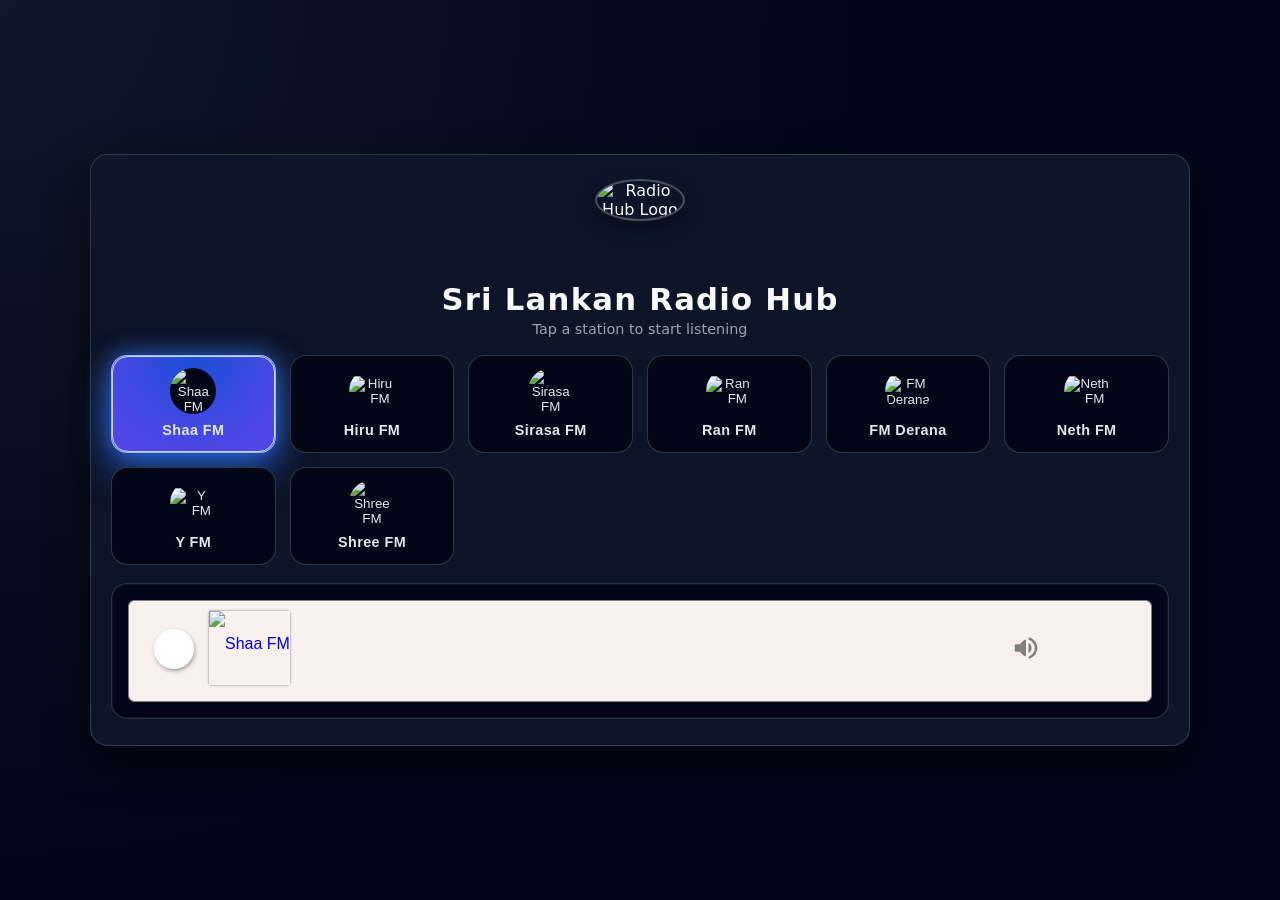
==== index.html @ 3a2f791f "first commit" ====
<!DOCTYPE html>
<html lang="en">
<head>
    <meta charset="UTF-8" />
    <title>Sri Lanka Radio Hub</title>
    <meta name="viewport" content="width=device-width, initial-scale=1" />
    <link rel="stylesheet" href="style.css" />
</head>
<body>

<div class="app-shell">
    

    <main class="app-main">
        <section class="radio-card">
              <div class="app-header">
    <div class="app-logo">
        <img src="https://yt3.googleusercontent.com/cjJXbrnDJ6z9qFdWfbJZmbSbnJ_snuzAlenhDRfCSQLKV-fOL_FR-P5cUdbhLby8XYv48Opabw=s160-c-k-c0x00ffffff-no-rj"
             alt="Radio Hub Logo">
    </div>

    <h1>Sri Lankan Radio Hub</h1>
    <p class="subtitle">Tap a station to start listening</p>
</div>


            <!-- ==== RADIO STATION TILES ==== -->
            <div class="station-grid">
                <button class="station-tile active" data-target="player-shaa">
                    <div class="station-logo">
                        <img src="https://static2.mytuner.mobi/media/tvos_radios/3wn9jyvhpgua.png" alt="Shaa FM">
                    </div>
                    <div class="station-name">Shaa FM</div>
                </button>

                <button class="station-tile" data-target="player-hiru">
                    <div class="station-logo">
                        <img src="https://static2.mytuner.mobi/media/tvos_radios/9rnk3m49cP.png" alt="Hiru FM">
                    </div>
                    <div class="station-name">Hiru FM</div>
                </button>

                <button class="station-tile" data-target="player-sirasa">
                    <div class="station-logo">
                        <img src="https://static2.mytuner.mobi/media/tvos_radios/uf6uwduxygbg.png" alt="Sirasa FM">
                    </div>
                    <div class="station-name">Sirasa FM</div>
                </button>

                <button class="station-tile" data-target="player-ran">
                    <div class="station-logo">
                        <img src="https://static2.mytuner.mobi/media/tvos_radios/6kygbcanmevr.png" alt="Ran FM">
                    </div>
                    <div class="station-name">Ran FM</div>
                </button>

                <button class="station-tile" data-target="player-fmderana">
                    <div class="station-logo">
                        <img src="https://static2.mytuner.mobi/media/tvos_radios/jtyz9u8efrur.jpg" alt="FM Derana">
                    </div>
                    <div class="station-name">FM Derana</div>
                </button>

                <button class="station-tile" data-target="player-neth">
                    <div class="station-logo">
                        <img src="https://static2.mytuner.mobi/media/tvos_radios/031/neth-fm.560b608f.jpg" alt="Neth FM">
                    </div>
                    <div class="station-name">Neth FM</div>
                </button>

                <button class="station-tile" data-target="player-yfm">
                    <div class="station-logo">
                        <img src="https://static2.mytuner.mobi/media/tvos_radios/777/y-fm.1e10d0d8.jpg" alt="Y FM">
                    </div>
                    <div class="station-name">Y FM</div>
                </button>

                <button class="station-tile" data-target="player-shree">
                    <div class="station-logo">
                        <img src="https://static2.mytuner.mobi/media/tvos_radios/p8bulmuanser.png" alt="Shree FM">
                    </div>
                    <div class="station-name">Shree FM</div>
                </button>
            </div>

            <!-- ==== PLAYER AREA ==== -->
            <div class="players-wrapper">

                <!-- ============== SHAA FM ============== -->
                <div id="player-shaa" class="station-player active">
                    <div id="bFbCssKnb8O5Rl7DtsOcwrFxfMODw6ozw7vDhGpkWA==" class="mytuner-widget" data-target="432480" data-requires_initialization="true" data-autoplay="false" data-hidehistory="false" style="width: 100%; max-width: 100%; overflow: hidden; max-height: 500px; border: 1px solid rgb(129, 127, 128); border-radius: 6px;"><style type="text/css"> .mytuner-widget { all: initial; display: block; color: #3D3D3D; } .mytuner-widget, .mytuner-widget * { box-sizing: border-box; font-family: sans-serif; } .main-play-button { padding: 5px; border-radius: 20px; width: 40px; height: 40px; float: left; margin-left: 10px; margin-right: 15px; margin-top: 12.5px; cursor: pointer; background-color: #FFF; box-shadow: 1px 2px 6px -3px black; display: inline-block; } .main-play-button:hover { background-color: #EEE; } .main-play-button.disabled { filter: grayscale(1); cursor: not-allowed; } .main-play-button div { background: url("https://mytuner-radio.com/static/icons/widgets/BT_Play/BT_Play@2x.png") no-repeat center; background-size: 16px; width: 28px; height: 28px; margin-left: 3px; } .main-play-button.loading div { background: url("https://static2.mytuner.mobi/static/images/sprite-loading.gif") no-repeat center; filter: grayscale(1); background-size: 28px; margin-left: 2px; } .main-play-button.playing div { background: url("https://mytuner-radio.com/static/icons/widgets/BT_Pause/BT_Pause@2x.png") no-repeat center; background-size: 16px; margin-left: 2px; } .main-play-button.error div { background: url("https://mytuner-radio.com/static/icons/widgets/BT_Error/erro@2x.png") no-repeat center; background-size: 16px; margin-left: 0; } .play-button { background: url("https://mytuner-radio.com/static/icons/widgets/BT_Play/BT_Play.png") no-repeat center; width: 40px; height: 40px; cursor: pointer; display: inline-flex; align-items: center; margin: auto 4px auto 19px; /* align with radio logo */ } .play-button.loading { background: url("https://static2.mytuner.mobi/static/images/sprite-loading.gif") no-repeat center; filter: grayscale(1); background-size: 28px; } .play-button.playing { background: url("https://mytuner-radio.com/static/icons/widgets/BT_Pause/BT_Pause.png") no-repeat center; } .play-button.error { background: url("https://mytuner-radio.com/static/icons/widgets/BT_Error/erro.png") no-repeat center; background-size: 15px; } .play-button.disabled { opacity: 0.3; } .play-button.disabled:hover { cursor: not-allowed; } input[type=range][orient=vertical] { writing-mode: bt-lr; /* IE */ -webkit-appearance: slider-vertical; /* WebKit */ width: 8px; padding: 0 5px; } .volume-controls { width: 35px; height: 35px; display: inline-block; position: absolute; margin-left: 5px; margin-top: 14px; padding-top: 0; border-radius: 20px; box-sizing: content-box !important; z-index: 10; /* animation */ border: 1px solid transparent; transition: background 0.5s, padding 0.5s, margin 0.5s, border 0.5s; overflow: hidden; } .volume-controls:hover { padding-top: 140px; /* add original margin */ margin-top: -126px; background-color: #F2F2F2; border: 1px solid grey; transition: background 0.5s, padding 0.5s, margin 0.5s; } .volume-controls:hover > .volume-control { display: block; } .volume-controls .volume-control { opacity: 0; margin-top: -126px; margin-left: 13px; position: absolute; transition: 0.5s all; } .volume-controls:hover .volume-control { opacity: 1; } .volume-controls .volume-indicator { cursor: pointer; display: block; } .player-radio-link { width: calc(100% - 65px - 84px - 37px - 12px); } .player-radio-name { width: calc(100% - 74px - 10px); } .player-mytuner-logo { margin-left: 47px; } @media (max-width: 480px) { .player-radio-link { width: calc(100% - 65px - 84px - 12px); } .player-mytuner-logo { margin-left: 10px; } .volume-controls { display: none; } } </style><div id="bFbCssKnb8O5Rl7DtsOcwrFxfMODw6ozw7vDhGpkWA==top-bar" style="background: rgb(249, 240, 240); height: 100px; width: 100%; display: block; padding: 15px; line-height: 65px;"><div id="bFbCssKnb8O5Rl7DtsOcwrFxfMODw6ozw7vDhGpkWA==play-button" class="main-play-button disabled" data-id="bFbCssKnb8O5Rl7DtsOcwrFxfMODw6ozw7vDhGpkWA=="><div class="play-image"></div></div><a class="player-radio-link" href="http://mytuner-radio.com/radio/shaa-fm-432480/?utm_source=widget&amp;utm_medium=player" rel="noopener" target="_blank" style="height: 100%; display: inline-block; line-height: 65px; cursor: pointer;"><img src="https://static2.mytuner.mobi/media/tvos_radios/3wn9jyvhpgua.png" alt="Shaa FM" style="float: left; height: 74px; margin-top: -5px; box-shadow: black 0px 0px 3px -1px;"><span class="player-radio-name" style="margin-left: 10px; color: rgb(61, 61, 61); font-weight: bold; font-size: 20px; float: left; overflow: hidden; text-overflow: ellipsis; white-space: nowrap;">Shaa FM</span></a><div class="volume-controls"><input id="bFbCssKnb8O5Rl7DtsOcwrFxfMODw6ozw7vDhGpkWA==volume-control" class="volume-control slider" max="100" min="1" orient="vertical" type="range" value="100"><svg id="bFbCssKnb8O5Rl7DtsOcwrFxfMODw6ozw7vDhGpkWA==volume-indicator" class="volume-indicator" height="30" width="30" viewBox="0 0 24 24" xmlns="http://www.w3.org/2000/svg" style="fill: grey; margin: 2px;"><path d="M3 10v4c0 .55.45 1 1 1h3l3.29 3.29c.63.63 1.71.18 1.71-.71V6.41c0-.89-1.08-1.34-1.71-.71L7 9H4c-.55 0-1 .45-1 1zm13.5 2c0-1.77-1.02-3.29-2.5-4.03v8.05c1.48-.73 2.5-2.25 2.5-4.02zM14 4.45v.2c0 .38.25.71.6.85C17.18 6.53 19 9.06 19 12s-1.82 5.47-4.4 6.5c-.36.14-.6.47-.6.85v.2c0 .63.63 1.07 1.21.85C18.6 19.11 21 15.84 21 12s-2.4-7.11-5.79-8.4c-.58-.23-1.21.22-1.21.85z"></path></svg></div><a class="player-mytuner-logo" href="https://mytuner-radio.com?utm_source=widget&amp;utm_medium=player" rel="noopener" target="_blank" style="display: inline-block; vertical-align: top;"><img src="https://yt3.googleusercontent.com/cjJXbrnDJ6z9qFdWfbJZmbSbnJ_snuzAlenhDRfCSQLKV-fOL_FR-P5cUdbhLby8XYv48Opabw=s160-c-k-c0x00ffffff-no-rj" alt="Listen on myTuner radio!" style="height: 70px; vertical-align: middle;"></a></div><ul id="bFbCssKnb8O5Rl7DtsOcwrFxfMODw6ozw7vDhGpkWA==song-history" data-border="1" data-bordercolor="#817f80" style="width: 100%; background-color: rgb(238, 238, 238); max-height: calc(415px); padding: 0px; margin: 0px; overflow-y: scroll;"></ul><script>
    // var widget_id = widget_id || "bFbCssKnb8O5Rl7DtsOcwrFxfMODw6ozw7vDhGpkWA==";
    var mytuner_scripts = mytuner_scripts || {};
    mytuner_scripts["player-v1.js_queue"] = mytuner_scripts["player-v1.js_queue"] || [];
    if (mytuner_scripts["player-v1.js-imported"] == undefined) {
        mytuner_scripts["player-v1.js-imported"] = false;
        mytuner_scripts["player-v1.js"] = function(){};
        var s = document.createElement("script");
        s.type = "text/javascript";
        s.src = "https://mytuner-radio.com/static/js/widgets/player-v1.js";
        s.defer = true;
        if (s.readyState){  //IE
            s.onreadystatechange = function(){
                if (s.readyState == "loaded" || s.readyState == "complete"){
                    s.onreadystatechange = null;
                    runQueue();
                }
            };
        } else {  //Others
            s.onload = function(){ runQueue(); };
        }
        document.getElementsByTagName('head')[0].appendChild(s);

        function runQueue() {
            mytuner_scripts["player-v1.js_queue"].forEach(function(func) {
                func();
            });
        }
        mytuner_scripts["player-v1.js_queue"].push(function(){mytuner_scripts["player-v1.js"]("bFbCssKnb8O5Rl7DtsOcwrFxfMODw6ozw7vDhGpkWA==")});
    } else {
        let widget = document.getElementById("bFbCssKnb8O5Rl7DtsOcwrFxfMODw6ozw7vDhGpkWA==");
        if (widget && widget.dataset.requires_initialization === "true") {
            if (mytuner_scripts["player-v1.js-imported"]) {
                mytuner_scripts["player-v1.js"]("bFbCssKnb8O5Rl7DtsOcwrFxfMODw6ozw7vDhGpkWA==");
                widget.dataset.requires_initialization = "false";
            } else {
                mytuner_scripts["player-v1.js_queue"].push(function(){
                    mytuner_scripts["player-v1.js"]("bFbCssKnb8O5Rl7DtsOcwrFxfMODw6ozw7vDhGpkWA==");
                    widget.dataset.requires_initialization = "false";
                });
            }
        }
    }</script><script>
    var mytuner_scripts = mytuner_scripts || {};
    if (mytuner_scripts["widget-player-v1.js-imported"] == undefined) {
        mytuner_scripts["widget-player-v1.js-imported"] = false;
        var s = document.createElement("script");
        s.type = "text/javascript";
        s.src = "https://mytuner-radio.com/static/js/widgets/widget-player-v1.js";
        s.defer = true;
        document.getElementsByTagName('head')[0].appendChild(s);
    }</script></div>
                </div>

                <!-- ============== HIRU FM ============== -->
                <div id="player-hiru" class="station-player">
                    <div id="OMOxb8O3dcK8w4rDlkbDjCk1w5HDvi3DryLDjnpwKw==" class="mytuner-widget" data-target="397058" data-requires_initialization="true" data-autoplay="false" data-hidehistory="false" style="width: 100%; max-width: 100%; overflow: hidden; max-height: 500px; border: 1px solid rgb(129, 127, 128); border-radius: 6px;"><style type="text/css"> .mytuner-widget { all: initial; display: block; color: #3D3D3D; } .mytuner-widget, .mytuner-widget * { box-sizing: border-box; font-family: sans-serif; } .main-play-button { padding: 5px; border-radius: 20px; width: 40px; height: 40px; float: left; margin-left: 10px; margin-right: 15px; margin-top: 12.5px; cursor: pointer; background-color: #FFF; box-shadow: 1px 2px 6px -3px black; display: inline-block; } .main-play-button:hover { background-color: #EEE; } .main-play-button.disabled { filter: grayscale(1); cursor: not-allowed; } .main-play-button div { background: url("https://mytuner-radio.com/static/icons/widgets/BT_Play/BT_Play@2x.png") no-repeat center; background-size: 16px; width: 28px; height: 28px; margin-left: 3px; } .main-play-button.loading div { background: url("https://static2.mytuner.mobi/static/images/sprite-loading.gif") no-repeat center; filter: grayscale(1); background-size: 28px; margin-left: 2px; } .main-play-button.playing div { background: url("https://mytuner-radio.com/static/icons/widgets/BT_Pause/BT_Pause@2x.png") no-repeat center; background-size: 16px; margin-left: 2px; } .main-play-button.error div { background: url("https://mytuner-radio.com/static/icons/widgets/BT_Error/erro@2x.png") no-repeat center; background-size: 16px; margin-left: 0; } .play-button { background: url("https://mytuner-radio.com/static/icons/widgets/BT_Play/BT_Play.png") no-repeat center; width: 40px; height: 40px; cursor: pointer; display: inline-flex; align-items: center; margin: auto 4px auto 19px; /* align with radio logo */ } .play-button.loading { background: url("https://static2.mytuner.mobi/static/images/sprite-loading.gif") no-repeat center; filter: grayscale(1); background-size: 28px; } .play-button.playing { background: url("https://mytuner-radio.com/static/icons/widgets/BT_Pause/BT_Pause.png") no-repeat center; } .play-button.error { background: url("https://mytuner-radio.com/static/icons/widgets/BT_Error/erro.png") no-repeat center; background-size: 15px; } .play-button.disabled { opacity: 0.3; } .play-button.disabled:hover { cursor: not-allowed; } input[type=range][orient=vertical] { writing-mode: bt-lr; /* IE */ -webkit-appearance: slider-vertical; /* WebKit */ width: 8px; padding: 0 5px; } .volume-controls { width: 35px; height: 35px; display: inline-block; position: absolute; margin-left: 5px; margin-top: 14px; padding-top: 0; border-radius: 20px; box-sizing: content-box !important; z-index: 10; /* animation */ border: 1px solid transparent; transition: background 0.5s, padding 0.5s, margin 0.5s, border 0.5s; overflow: hidden; } .volume-controls:hover { padding-top: 140px; /* add original margin */ margin-top: -126px; background-color: #F2F2F2; border: 1px solid grey; transition: background 0.5s, padding 0.5s, margin 0.5s; } .volume-controls:hover > .volume-control { display: block; } .volume-controls .volume-control { opacity: 0; margin-top: -126px; margin-left: 13px; position: absolute; transition: 0.5s all; } .volume-controls:hover .volume-control { opacity: 1; } .volume-controls .volume-indicator { cursor: pointer; display: block; } .player-radio-link { width: calc(100% - 65px - 84px - 37px - 12px); } .player-radio-name { width: calc(100% - 74px - 10px); } .player-mytuner-logo { margin-left: 47px; } @media (max-width: 480px) { .player-radio-link { width: calc(100% - 65px - 84px - 12px); } .player-mytuner-logo { margin-left: 10px; } .volume-controls { display: none; } } </style><div id="OMOxb8O3dcK8w4rDlkbDjCk1w5HDvi3DryLDjnpwKw==top-bar" style="background: rgb(249, 240, 240); height: 100px; width: 100%; display: block; padding: 15px; line-height: 65px;"><div id="OMOxb8O3dcK8w4rDlkbDjCk1w5HDvi3DryLDjnpwKw==play-button" class="main-play-button disabled" data-id="OMOxb8O3dcK8w4rDlkbDjCk1w5HDvi3DryLDjnpwKw=="><div class="play-image"></div></div><a class="player-radio-link" href="http://mytuner-radio.com/radio/hiru-fm-397058/?utm_source=widget&amp;utm_medium=player" rel="noopener" target="_blank" style="height: 100%; display: inline-block; line-height: 65px; cursor: pointer;"><img src="https://static2.mytuner.mobi/media/tvos_radios/9rnk3m49cP.png" alt="Hiru FM" style="float: left; height: 74px; margin-top: -5px; box-shadow: black 0px 0px 3px -1px;"><span class="player-radio-name" style="margin-left: 10px; color: rgb(61, 61, 61); font-weight: bold; font-size: 20px; float: left; overflow: hidden; text-overflow: ellipsis; white-space: nowrap;">Hiru FM</span></a><div class="volume-controls"><input id="OMOxb8O3dcK8w4rDlkbDjCk1w5HDvi3DryLDjnpwKw==volume-control" class="volume-control slider" max="100" min="1" orient="vertical" type="range" value="100"><svg id="OMOxb8O3dcK8w4rDlkbDjCk1w5HDvi3DryLDjnpwKw==volume-indicator" class="volume-indicator" height="30" width="30" viewBox="0 0 24 24" xmlns="http://www.w3.org/2000/svg" style="fill: grey; margin: 2px;"><path d="M3 10v4c0 .55.45 1 1 1h3l3.29 3.29c.63.63 1.71.18 1.71-.71V6.41c0-.89-1.08-1.34-1.71-.71L7 9H4c-.55 0-1 .45-1 1zm13.5 2c0-1.77-1.02-3.29-2.5-4.03v8.05c1.48-.73 2.5-2.25 2.5-4.02zM14 4.45v.2c0 .38.25.71.6.85C17.18 6.53 19 9.06 19 12s-1.82 5.47-4.4 6.5c-.36.14-.6.47-.6.85v.2c0 .63.63 1.07 1.21.85C18.6 19.11 21 15.84 21 12s-2.4-7.11-5.79-8.4c-.58-.23-1.21.22-1.21.85z"></path></svg></div><a class="player-mytuner-logo" href="https://mytuner-radio.com?utm_source=widget&amp;utm_medium=player" rel="noopener" target="_blank" style="display: inline-block; vertical-align: top;"><img src="https://yt3.googleusercontent.com/cjJXbrnDJ6z9qFdWfbJZmbSbnJ_snuzAlenhDRfCSQLKV-fOL_FR-P5cUdbhLby8XYv48Opabw=s160-c-k-c0x00ffffff-no-rj" alt="Listen on myTuner radio!" style="height: 70px; vertical-align: middle;"></a></div><ul id="OMOxb8O3dcK8w4rDlkbDjCk1w5HDvi3DryLDjnpwKw==song-history" data-border="1" data-bordercolor="#817f80" style="width: 100%; background-color: rgb(238, 238, 238); max-height: calc(415px); padding: 0px; margin: 0px; overflow-y: scroll;"></ul><script>
    // var widget_id = widget_id || "OMOxb8O3dcK8w4rDlkbDjCk1w5HDvi3DryLDjnpwKw==";
    var mytuner_scripts = mytuner_scripts || {};
    mytuner_scripts["player-v1.js_queue"] = mytuner_scripts["player-v1.js_queue"] || [];
    if (mytuner_scripts["player-v1.js-imported"] == undefined) {
        mytuner_scripts["player-v1.js-imported"] = false;
        mytuner_scripts["player-v1.js"] = function(){};
        var s = document.createElement("script");
        s.type = "text/javascript";
        s.src = "https://mytuner-radio.com/static/js/widgets/player-v1.js";
        s.defer = true;
        if (s.readyState){  //IE
            s.onreadystatechange = function(){
                if (s.readyState == "loaded" || s.readyState == "complete"){
                    s.onreadystatechange = null;
                    runQueue();
                }
            };
        } else {  //Others
            s.onload = function(){ runQueue(); };
        }
        document.getElementsByTagName('head')[0].appendChild(s);

        function runQueue() {
            mytuner_scripts["player-v1.js_queue"].forEach(function(func) {
                func();
            });
        }
        mytuner_scripts["player-v1.js_queue"].push(function(){mytuner_scripts["player-v1.js"]("OMOxb8O3dcK8w4rDlkbDjCk1w5HDvi3DryLDjnpwKw==")});
    } else {
        let widget = document.getElementById("OMOxb8O3dcK8w4rDlkbDjCk1w5HDvi3DryLDjnpwKw==");
        if (widget && widget.dataset.requires_initialization === "true") {
            if (mytuner_scripts["player-v1.js-imported"]) {
                mytuner_scripts["player-v1.js"]("OMOxb8O3dcK8w4rDlkbDjCk1w5HDvi3DryLDjnpwKw==");
                widget.dataset.requires_initialization = "false";
            } else {
                mytuner_scripts["player-v1.js_queue"].push(function(){
                    mytuner_scripts["player-v1.js"]("OMOxb8O3dcK8w4rDlkbDjCk1w5HDvi3DryLDjnpwKw==");
                    widget.dataset.requires_initialization = "false";
                });
            }
        }
    }</script><script>
    var mytuner_scripts = mytuner_scripts || {};
    if (mytuner_scripts["widget-player-v1.js-imported"] == undefined) {
        mytuner_scripts["widget-player-v1.js-imported"] = false;
        var s = document.createElement("script");
        s.type = "text/javascript";
        s.src = "https://mytuner-radio.com/static/js/widgets/widget-player-v1.js";
        s.defer = true;
        document.getElementsByTagName('head')[0].appendChild(s);
    }</script></div>
                </div>

                <!-- ============== SIRASA FM ============== -->
                <div id="player-sirasa" class="station-player">
                    <div id="Ti12TC7Cv8K2w6fDkcKsw682bcKrwrY2w5LDpyUzfA==" class="mytuner-widget" data-target="397775" data-requires_initialization="true" data-autoplay="false" data-hidehistory="false" style="width: 100%; max-width: 100%; overflow: hidden; max-height: 500px; border: 1px solid rgb(129, 127, 128); border-radius: 6px;"><style type="text/css"> .mytuner-widget { all: initial; display: block; color: #3D3D3D; } .mytuner-widget, .mytuner-widget * { box-sizing: border-box; font-family: sans-serif; } .main-play-button { padding: 5px; border-radius: 20px; width: 40px; height: 40px; float: left; margin-left: 10px; margin-right: 15px; margin-top: 12.5px; cursor: pointer; background-color: #FFF; box-shadow: 1px 2px 6px -3px black; display: inline-block; } .main-play-button:hover { background-color: #EEE; } .main-play-button.disabled { filter: grayscale(1); cursor: not-allowed; } .main-play-button div { background: url("https://mytuner-radio.com/static/icons/widgets/BT_Play/BT_Play@2x.png") no-repeat center; background-size: 16px; width: 28px; height: 28px; margin-left: 3px; } .main-play-button.loading div { background: url("https://static2.mytuner.mobi/static/images/sprite-loading.gif") no-repeat center; filter: grayscale(1); background-size: 28px; margin-left: 2px; } .main-play-button.playing div { background: url("https://mytuner-radio.com/static/icons/widgets/BT_Pause/BT_Pause@2x.png") no-repeat center; background-size: 16px; margin-left: 2px; } .main-play-button.error div { background: url("https://mytuner-radio.com/static/icons/widgets/BT_Error/erro@2x.png") no-repeat center; background-size: 16px; margin-left: 0; } .play-button { background: url("https://mytuner-radio.com/static/icons/widgets/BT_Play/BT_Play.png") no-repeat center; width: 40px; height: 40px; cursor: pointer; display: inline-flex; align-items: center; margin: auto 4px auto 19px; /* align with radio logo */ } .play-button.loading { background: url("https://static2.mytuner.mobi/static/images/sprite-loading.gif") no-repeat center; filter: grayscale(1); background-size: 28px; } .play-button.playing { background: url("https://mytuner-radio.com/static/icons/widgets/BT_Pause/BT_Pause.png") no-repeat center; } .play-button.error { background: url("https://mytuner-radio.com/static/icons/widgets/BT_Error/erro.png") no-repeat center; background-size: 15px; } .play-button.disabled { opacity: 0.3; } .play-button.disabled:hover { cursor: not-allowed; } input[type=range][orient=vertical] { writing-mode: bt-lr; /* IE */ -webkit-appearance: slider-vertical; /* WebKit */ width: 8px; padding: 0 5px; } .volume-controls { width: 35px; height: 35px; display: inline-block; position: absolute; margin-left: 5px; margin-top: 14px; padding-top: 0; border-radius: 20px; box-sizing: content-box !important; z-index: 10; /* animation */ border: 1px solid transparent; transition: background 0.5s, padding 0.5s, margin 0.5s, border 0.5s; overflow: hidden; } .volume-controls:hover { padding-top: 140px; /* add original margin */ margin-top: -126px; background-color: #F2F2F2; border: 1px solid grey; transition: background 0.5s, padding 0.5s, margin 0.5s; } .volume-controls:hover > .volume-control { display: block; } .volume-controls .volume-control { opacity: 0; margin-top: -126px; margin-left: 13px; position: absolute; transition: 0.5s all; } .volume-controls:hover .volume-control { opacity: 1; } .volume-controls .volume-indicator { cursor: pointer; display: block; } .player-radio-link { width: calc(100% - 65px - 84px - 37px - 12px); } .player-radio-name { width: calc(100% - 74px - 10px); } .player-mytuner-logo { margin-left: 47px; } @media (max-width: 480px) { .player-radio-link { width: calc(100% - 65px - 84px - 12px); } .player-mytuner-logo { margin-left: 10px; } .volume-controls { display: none; } } </style><div id="Ti12TC7Cv8K2w6fDkcKsw682bcKrwrY2w5LDpyUzfA==top-bar" style="background: rgb(249, 240, 240); height: 100px; width: 100%; display: block; padding: 15px; line-height: 65px;"><div id="Ti12TC7Cv8K2w6fDkcKsw682bcKrwrY2w5LDpyUzfA==play-button" class="main-play-button disabled" data-id="Ti12TC7Cv8K2w6fDkcKsw682bcKrwrY2w5LDpyUzfA=="><div class="play-image"></div></div><a class="player-radio-link" href="http://mytuner-radio.com/radio/sirasa-fm-397775/?utm_source=widget&amp;utm_medium=player" rel="noopener" target="_blank" style="height: 100%; display: inline-block; line-height: 65px; cursor: pointer;"><img src="https://static2.mytuner.mobi/media/tvos_radios/uf6uwduxygbg.png" alt="Sirasa FM" style="float: left; height: 74px; margin-top: -5px; box-shadow: black 0px 0px 3px -1px;"><span class="player-radio-name" style="margin-left: 10px; color: rgb(61, 61, 61); font-weight: bold; font-size: 20px; float: left; overflow: hidden; text-overflow: ellipsis; white-space: nowrap;">Sirasa FM</span></a><div class="volume-controls"><input id="Ti12TC7Cv8K2w6fDkcKsw682bcKrwrY2w5LDpyUzfA==volume-control" class="volume-control slider" max="100" min="1" orient="vertical" type="range" value="100"><svg id="Ti12TC7Cv8K2w6fDkcKsw682bcKrwrY2w5LDpyUzfA==volume-indicator" class="volume-indicator" height="30" width="30" viewBox="0 0 24 24" xmlns="http://www.w3.org/2000/svg" style="fill: grey; margin: 2px;"><path d="M3 10v4c0 .55.45 1 1 1h3l3.29 3.29c.63.63 1.71.18 1.71-.71V6.41c0-.89-1.08-1.34-1.71-.71L7 9H4c-.55 0-1 .45-1 1zm13.5 2c0-1.77-1.02-3.29-2.5-4.03v8.05c1.48-.73 2.5-2.25 2.5-4.02zM14 4.45v.2c0 .38.25.71.6.85C17.18 6.53 19 9.06 19 12s-1.82 5.47-4.4 6.5c-.36.14-.6.47-.6.85v.2c0 .63.63 1.07 1.21.85C18.6 19.11 21 15.84 21 12s-2.4-7.11-5.79-8.4c-.58-.23-1.21.22-1.21.85z"></path></svg></div><a class="player-mytuner-logo" href="https://mytuner-radio.com?utm_source=widget&amp;utm_medium=player" rel="noopener" target="_blank" style="display: inline-block; vertical-align: top;"><img src="https://yt3.googleusercontent.com/cjJXbrnDJ6z9qFdWfbJZmbSbnJ_snuzAlenhDRfCSQLKV-fOL_FR-P5cUdbhLby8XYv48Opabw=s160-c-k-c0x00ffffff-no-rj" alt="Listen on myTuner radio!" style="height: 70px; vertical-align: middle;"></a></div><ul id="Ti12TC7Cv8K2w6fDkcKsw682bcKrwrY2w5LDpyUzfA==song-history" data-border="1" data-bordercolor="#817f80" style="width: 100%; background-color: rgb(238, 238, 238); max-height: calc(415px); padding: 0px; margin: 0px; overflow-y: scroll;"></ul><script>
    // var widget_id = widget_id || "Ti12TC7Cv8K2w6fDkcKsw682bcKrwrY2w5LDpyUzfA==";
    var mytuner_scripts = mytuner_scripts || {};
    mytuner_scripts["player-v1.js_queue"] = mytuner_scripts["player-v1.js_queue"] || [];
    if (mytuner_scripts["player-v1.js-imported"] == undefined) {
        mytuner_scripts["player-v1.js-imported"] = false;
        mytuner_scripts["player-v1.js"] = function(){};
        var s = document.createElement("script");
        s.type = "text/javascript";
        s.src = "https://mytuner-radio.com/static/js/widgets/player-v1.js";
        s.defer = true;
        if (s.readyState){  //IE
            s.onreadystatechange = function(){
                if (s.readyState == "loaded" || s.readyState == "complete"){
                    s.onreadystatechange = null;
                    runQueue();
                }
            };
        } else {  //Others
            s.onload = function(){ runQueue(); };
        }
        document.getElementsByTagName('head')[0].appendChild(s);

        function runQueue() {
            mytuner_scripts["player-v1.js_queue"].forEach(function(func) {
                func();
            });
        }
        mytuner_scripts["player-v1.js_queue"].push(function(){mytuner_scripts["player-v1.js"]("Ti12TC7Cv8K2w6fDkcKsw682bcKrwrY2w5LDpyUzfA==")});
    } else {
        let widget = document.getElementById("Ti12TC7Cv8K2w6fDkcKsw682bcKrwrY2w5LDpyUzfA==");
        if (widget && widget.dataset.requires_initialization === "true") {
            if (mytuner_scripts["player-v1.js-imported"]) {
                mytuner_scripts["player-v1.js"]("Ti12TC7Cv8K2w6fDkcKsw682bcKrwrY2w5LDpyUzfA==");
                widget.dataset.requires_initialization = "false";
            } else {
                mytuner_scripts["player-v1.js_queue"].push(function(){
                    mytuner_scripts["player-v1.js"]("Ti12TC7Cv8K2w6fDkcKsw682bcKrwrY2w5LDpyUzfA==");
                    widget.dataset.requires_initialization = "false";
                });
            }
        }
    }</script><script>
    var mytuner_scripts = mytuner_scripts || {};
    if (mytuner_scripts["widget-player-v1.js-imported"] == undefined) {
        mytuner_scripts["widget-player-v1.js-imported"] = false;
        var s = document.createElement("script");
        s.type = "text/javascript";
        s.src = "https://mytuner-radio.com/static/js/widgets/widget-player-v1.js";
        s.defer = true;
        document.getElementsByTagName('head')[0].appendChild(s);
    }</script></div>
                </div>

                <!-- ============== RAN FM ============== -->
                <div id="player-ran" class="station-player">
                    <div id="RWLCuVjCusOIwqQ2w5Q7eSXCrMKtOMK+TF/Cs8KhZA==" class="mytuner-widget" data-target="411832" data-requires_initialization="true" data-autoplay="false" data-hidehistory="false" style="width: 100%; max-width: 100%; overflow: hidden; max-height: 500px; border: 1px solid rgb(129, 127, 128); border-radius: 6px;"><style type="text/css"> .mytuner-widget { all: initial; display: block; color: #3D3D3D; } .mytuner-widget, .mytuner-widget * { box-sizing: border-box; font-family: sans-serif; } .main-play-button { padding: 5px; border-radius: 20px; width: 40px; height: 40px; float: left; margin-left: 10px; margin-right: 15px; margin-top: 12.5px; cursor: pointer; background-color: #FFF; box-shadow: 1px 2px 6px -3px black; display: inline-block; } .main-play-button:hover { background-color: #EEE; } .main-play-button.disabled { filter: grayscale(1); cursor: not-allowed; } .main-play-button div { background: url("https://mytuner-radio.com/static/icons/widgets/BT_Play/BT_Play@2x.png") no-repeat center; background-size: 16px; width: 28px; height: 28px; margin-left: 3px; } .main-play-button.loading div { background: url("https://static2.mytuner.mobi/static/images/sprite-loading.gif") no-repeat center; filter: grayscale(1); background-size: 28px; margin-left: 2px; } .main-play-button.playing div { background: url("https://mytuner-radio.com/static/icons/widgets/BT_Pause/BT_Pause@2x.png") no-repeat center; background-size: 16px; margin-left: 2px; } .main-play-button.error div { background: url("https://mytuner-radio.com/static/icons/widgets/BT_Error/erro@2x.png") no-repeat center; background-size: 16px; margin-left: 0; } .play-button { background: url("https://mytuner-radio.com/static/icons/widgets/BT_Play/BT_Play.png") no-repeat center; width: 40px; height: 40px; cursor: pointer; display: inline-flex; align-items: center; margin: auto 4px auto 19px; /* align with radio logo */ } .play-button.loading { background: url("https://static2.mytuner.mobi/static/images/sprite-loading.gif") no-repeat center; filter: grayscale(1); background-size: 28px; } .play-button.playing { background: url("https://mytuner-radio.com/static/icons/widgets/BT_Pause/BT_Pause.png") no-repeat center; } .play-button.error { background: url("https://mytuner-radio.com/static/icons/widgets/BT_Error/erro.png") no-repeat center; background-size: 15px; } .play-button.disabled { opacity: 0.3; } .play-button.disabled:hover { cursor: not-allowed; } input[type=range][orient=vertical] { writing-mode: bt-lr; /* IE */ -webkit-appearance: slider-vertical; /* WebKit */ width: 8px; padding: 0 5px; } .volume-controls { width: 35px; height: 35px; display: inline-block; position: absolute; margin-left: 5px; margin-top: 14px; padding-top: 0; border-radius: 20px; box-sizing: content-box !important; z-index: 10; /* animation */ border: 1px solid transparent; transition: background 0.5s, padding 0.5s, margin 0.5s, border 0.5s; overflow: hidden; } .volume-controls:hover { padding-top: 140px; /* add original margin */ margin-top: -126px; background-color: #F2F2F2; border: 1px solid grey; transition: background 0.5s, padding 0.5s, margin 0.5s; } .volume-controls:hover > .volume-control { display: block; } .volume-controls .volume-control { opacity: 0; margin-top: -126px; margin-left: 13px; position: absolute; transition: 0.5s all; } .volume-controls:hover .volume-control { opacity: 1; } .volume-controls .volume-indicator { cursor: pointer; display: block; } .player-radio-link { width: calc(100% - 65px - 84px - 37px - 12px); } .player-radio-name { width: calc(100% - 74px - 10px); } .player-mytuner-logo { margin-left: 47px; } @media (max-width: 480px) { .player-radio-link { width: calc(100% - 65px - 84px - 12px); } .player-mytuner-logo { margin-left: 10px; } .volume-controls { display: none; } } </style><div id="RWLCuVjCusOIwqQ2w5Q7eSXCrMKtOMK+TF/Cs8KhZA==top-bar" style="background: rgb(249, 240, 240); height: 100px; width: 100%; display: block; padding: 15px; line-height: 65px;"><div id="RWLCuVjCusOIwqQ2w5Q7eSXCrMKtOMK+TF/Cs8KhZA==play-button" class="main-play-button disabled" data-id="RWLCuVjCusOIwqQ2w5Q7eSXCrMKtOMK+TF/Cs8KhZA=="><div class="play-image"></div></div><a class="player-radio-link" href="http://mytuner-radio.com/radio/ran-fm-411832/?utm_source=widget&amp;utm_medium=player" rel="noopener" target="_blank" style="height: 100%; display: inline-block; line-height: 65px; cursor: pointer;"><img src="https://static2.mytuner.mobi/media/tvos_radios/6kygbcanmevr.png" alt="Ran FM" style="float: left; height: 74px; margin-top: -5px; box-shadow: black 0px 0px 3px -1px;"><span class="player-radio-name" style="margin-left: 10px; color: rgb(61, 61, 61); font-weight: bold; font-size: 20px; float: left; overflow: hidden; text-overflow: ellipsis; white-space: nowrap;">Ran FM</span></a><div class="volume-controls"><input id="RWLCuVjCusOIwqQ2w5Q7eSXCrMKtOMK+TF/Cs8KhZA==volume-control" class="volume-control slider" max="100" min="1" orient="vertical" type="range" value="100"><svg id="RWLCuVjCusOIwqQ2w5Q7eSXCrMKtOMK+TF/Cs8KhZA==volume-indicator" class="volume-indicator" height="30" width="30" viewBox="0 0 24 24" xmlns="http://www.w3.org/2000/svg" style="fill: grey; margin: 2px;"><path d="M3 10v4c0 .55.45 1 1 1h3l3.29 3.29c.63.63 1.71.18 1.71-.71V6.41c0-.89-1.08-1.34-1.71-.71L7 9H4c-.55 0-1 .45-1 1zm13.5 2c0-1.77-1.02-3.29-2.5-4.03v8.05c1.48-.73 2.5-2.25 2.5-4.02zM14 4.45v.2c0 .38.25.71.6.85C17.18 6.53 19 9.06 19 12s-1.82 5.47-4.4 6.5c-.36.14-.6.47-.6.85v.2c0 .63.63 1.07 1.21.85C18.6 19.11 21 15.84 21 12s-2.4-7.11-5.79-8.4c-.58-.23-1.21.22-1.21.85z"></path></svg></div><a class="player-mytuner-logo" href="https://mytuner-radio.com?utm_source=widget&amp;utm_medium=player" rel="noopener" target="_blank" style="display: inline-block; vertical-align: top;"><img src="https://yt3.googleusercontent.com/cjJXbrnDJ6z9qFdWfbJZmbSbnJ_snuzAlenhDRfCSQLKV-fOL_FR-P5cUdbhLby8XYv48Opabw=s160-c-k-c0x00ffffff-no-rj" alt="Listen on myTuner radio!" style="height: 70px; vertical-align: middle;"></a></div><ul id="RWLCuVjCusOIwqQ2w5Q7eSXCrMKtOMK+TF/Cs8KhZA==song-history" data-border="1" data-bordercolor="#817f80" style="width: 100%; background-color: rgb(238, 238, 238); max-height: calc(415px); padding: 0px; margin: 0px; overflow-y: scroll;"></ul><script>
    // var widget_id = widget_id || "RWLCuVjCusOIwqQ2w5Q7eSXCrMKtOMK+TF/Cs8KhZA==";
    var mytuner_scripts = mytuner_scripts || {};
    mytuner_scripts["player-v1.js_queue"] = mytuner_scripts["player-v1.js_queue"] || [];
    if (mytuner_scripts["player-v1.js-imported"] == undefined) {
        mytuner_scripts["player-v1.js-imported"] = false;
        mytuner_scripts["player-v1.js"] = function(){};
        var s = document.createElement("script");
        s.type = "text/javascript";
        s.src = "https://mytuner-radio.com/static/js/widgets/player-v1.js";
        s.defer = true;
        if (s.readyState){  //IE
            s.onreadystatechange = function(){
                if (s.readyState == "loaded" || s.readyState == "complete"){
                    s.onreadystatechange = null;
                    runQueue();
                }
            };
        } else {  //Others
            s.onload = function(){ runQueue(); };
        }
        document.getElementsByTagName('head')[0].appendChild(s);

        function runQueue() {
            mytuner_scripts["player-v1.js_queue"].forEach(function(func) {
                func();
            });
        }
        mytuner_scripts["player-v1.js_queue"].push(function(){mytuner_scripts["player-v1.js"]("RWLCuVjCusOIwqQ2w5Q7eSXCrMKtOMK+TF/Cs8KhZA==")});
    } else {
        let widget = document.getElementById("RWLCuVjCusOIwqQ2w5Q7eSXCrMKtOMK+TF/Cs8KhZA==");
        if (widget && widget.dataset.requires_initialization === "true") {
            if (mytuner_scripts["player-v1.js-imported"]) {
                mytuner_scripts["player-v1.js"]("RWLCuVjCusOIwqQ2w5Q7eSXCrMKtOMK+TF/Cs8KhZA==");
                widget.dataset.requires_initialization = "false";
            } else {
                mytuner_scripts["player-v1.js_queue"].push(function(){
                    mytuner_scripts["player-v1.js"]("RWLCuVjCusOIwqQ2w5Q7eSXCrMKtOMK+TF/Cs8KhZA==");
                    widget.dataset.requires_initialization = "false";
                });
            }
        }
    }</script><script>
    var mytuner_scripts = mytuner_scripts || {};
    if (mytuner_scripts["widget-player-v1.js-imported"] == undefined) {
        mytuner_scripts["widget-player-v1.js-imported"] = false;
        var s = document.createElement("script");
        s.type = "text/javascript";
        s.src = "https://mytuner-radio.com/static/js/widgets/widget-player-v1.js";
        s.defer = true;
        document.getElementsByTagName('head')[0].appendChild(s);
    }</script></div>
                </div>

                <!-- ============== FM DERANA ============== -->
                <div id="player-fmderana" class="station-player">
                    <div id="NcO3aMK2bDtuw4XCqcOrPmzCqcO7w6k5bHlpNMOq" class="mytuner-widget" data-target="402726" data-requires_initialization="true" data-autoplay="false" data-hidehistory="false" style="width: 100%; max-width: 100%; overflow: hidden; max-height: 500px; border: 1px solid rgb(129, 127, 128); border-radius: 6px;"><style type="text/css"> .mytuner-widget { all: initial; display: block; color: #3D3D3D; } .mytuner-widget, .mytuner-widget * { box-sizing: border-box; font-family: sans-serif; } .main-play-button { padding: 5px; border-radius: 20px; width: 40px; height: 40px; float: left; margin-left: 10px; margin-right: 15px; margin-top: 12.5px; cursor: pointer; background-color: #FFF; box-shadow: 1px 2px 6px -3px black; display: inline-block; } .main-play-button:hover { background-color: #EEE; } .main-play-button.disabled { filter: grayscale(1); cursor: not-allowed; } .main-play-button div { background: url("https://mytuner-radio.com/static/icons/widgets/BT_Play/BT_Play@2x.png") no-repeat center; background-size: 16px; width: 28px; height: 28px; margin-left: 3px; } .main-play-button.loading div { background: url("https://static2.mytuner.mobi/static/images/sprite-loading.gif") no-repeat center; filter: grayscale(1); background-size: 28px; margin-left: 2px; } .main-play-button.playing div { background: url("https://mytuner-radio.com/static/icons/widgets/BT_Pause/BT_Pause@2x.png") no-repeat center; background-size: 16px; margin-left: 2px; } .main-play-button.error div { background: url("https://mytuner-radio.com/static/icons/widgets/BT_Error/erro@2x.png") no-repeat center; background-size: 16px; margin-left: 0; } .play-button { background: url("https://mytuner-radio.com/static/icons/widgets/BT_Play/BT_Play.png") no-repeat center; width: 40px; height: 40px; cursor: pointer; display: inline-flex; align-items: center; margin: auto 4px auto 19px; /* align with radio logo */ } .play-button.loading { background: url("https://static2.mytuner.mobi/static/images/sprite-loading.gif") no-repeat center; filter: grayscale(1); background-size: 28px; } .play-button.playing { background: url("https://mytuner-radio.com/static/icons/widgets/BT_Pause/BT_Pause.png") no-repeat center; } .play-button.error { background: url("https://mytuner-radio.com/static/icons/widgets/BT_Error/erro.png") no-repeat center; background-size: 15px; } .play-button.disabled { opacity: 0.3; } .play-button.disabled:hover { cursor: not-allowed; } input[type=range][orient=vertical] { writing-mode: bt-lr; /* IE */ -webkit-appearance: slider-vertical; /* WebKit */ width: 8px; padding: 0 5px; } .volume-controls { width: 35px; height: 35px; display: inline-block; position: absolute; margin-left: 5px; margin-top: 14px; padding-top: 0; border-radius: 20px; box-sizing: content-box !important; z-index: 10; /* animation */ border: 1px solid transparent; transition: background 0.5s, padding 0.5s, margin 0.5s, border 0.5s; overflow: hidden; } .volume-controls:hover { padding-top: 140px; /* add original margin */ margin-top: -126px; background-color: #F2F2F2; border: 1px solid grey; transition: background 0.5s, padding 0.5s, margin 0.5s; } .volume-controls:hover > .volume-control { display: block; } .volume-controls .volume-control { opacity: 0; margin-top: -126px; margin-left: 13px; position: absolute; transition: 0.5s all; } .volume-controls:hover .volume-control { opacity: 1; } .volume-controls .volume-indicator { cursor: pointer; display: block; } .player-radio-link { width: calc(100% - 65px - 84px - 37px - 12px); } .player-radio-name { width: calc(100% - 74px - 10px); } .player-mytuner-logo { margin-left: 47px; } @media (max-width: 480px) { .player-radio-link { width: calc(100% - 65px - 84px - 12px); } .player-mytuner-logo { margin-left: 10px; } .volume-controls { display: none; } } </style><div id="NcO3aMK2bDtuw4XCqcOrPmzCqcO7w6k5bHlpNMOqtop-bar" style="background: rgb(249, 240, 240); height: 100px; width: 100%; display: block; padding: 15px; line-height: 65px;"><div id="NcO3aMK2bDtuw4XCqcOrPmzCqcO7w6k5bHlpNMOqplay-button" class="main-play-button disabled" data-id="NcO3aMK2bDtuw4XCqcOrPmzCqcO7w6k5bHlpNMOq"><div class="play-image"></div></div><a class="player-radio-link" href="http://mytuner-radio.com/radio/fm-derana-402726/?utm_source=widget&amp;utm_medium=player" rel="noopener" target="_blank" style="height: 100%; display: inline-block; line-height: 65px; cursor: pointer;"><img src="https://static2.mytuner.mobi/media/tvos_radios/jtyz9u8efrur.jpg" alt="FM Derana" style="float: left; height: 74px; margin-top: -5px; box-shadow: black 0px 0px 3px -1px;"><span class="player-radio-name" style="margin-left: 10px; color: rgb(61, 61, 61); font-weight: bold; font-size: 20px; float: left; overflow: hidden; text-overflow: ellipsis; white-space: nowrap;">FM Derana</span></a><div class="volume-controls"><input id="NcO3aMK2bDtuw4XCqcOrPmzCqcO7w6k5bHlpNMOqvolume-control" class="volume-control slider" max="100" min="1" orient="vertical" type="range" value="100"><svg id="NcO3aMK2bDtuw4XCqcOrPmzCqcO7w6k5bHlpNMOqvolume-indicator" class="volume-indicator" height="30" width="30" viewBox="0 0 24 24" xmlns="http://www.w3.org/2000/svg" style="fill: grey; margin: 2px;"><path d="M3 10v4c0 .55.45 1 1 1h3l3.29 3.29c.63.63 1.71.18 1.71-.71V6.41c0-.89-1.08-1.34-1.71-.71L7 9H4c-.55 0-1 .45-1 1zm13.5 2c0-1.77-1.02-3.29-2.5-4.03v8.05c1.48-.73 2.5-2.25 2.5-4.02zM14 4.45v.2c0 .38.25.71.6.85C17.18 6.53 19 9.06 19 12s-1.82 5.47-4.4 6.5c-.36.14-.6.47-.6.85v.2c0 .63.63 1.07 1.21.85C18.6 19.11 21 15.84 21 12s-2.4-7.11-5.79-8.4c-.58-.23-1.21.22-1.21.85z"></path></svg></div><a class="player-mytuner-logo" href="https://mytuner-radio.com?utm_source=widget&amp;utm_medium=player" rel="noopener" target="_blank" style="display: inline-block; vertical-align: top;"><img src="https://yt3.googleusercontent.com/cjJXbrnDJ6z9qFdWfbJZmbSbnJ_snuzAlenhDRfCSQLKV-fOL_FR-P5cUdbhLby8XYv48Opabw=s160-c-k-c0x00ffffff-no-rj" alt="Listen on myTuner radio!" style="height: 70px; vertical-align: middle;"></a></div><ul id="NcO3aMK2bDtuw4XCqcOrPmzCqcO7w6k5bHlpNMOqsong-history" data-border="1" data-bordercolor="#817f80" style="width: 100%; background-color: rgb(238, 238, 238); max-height: calc(415px); padding: 0px; margin: 0px; overflow-y: scroll;"></ul><script>
    // var widget_id = widget_id || "NcO3aMK2bDtuw4XCqcOrPmzCqcO7w6k5bHlpNMOq";
    var mytuner_scripts = mytuner_scripts || {};
    mytuner_scripts["player-v1.js_queue"] = mytuner_scripts["player-v1.js_queue"] || [];
    if (mytuner_scripts["player-v1.js-imported"] == undefined) {
        mytuner_scripts["player-v1.js-imported"] = false;
        mytuner_scripts["player-v1.js"] = function(){};
        var s = document.createElement("script");
        s.type = "text/javascript";
        s.src = "https://mytuner-radio.com/static/js/widgets/player-v1.js";
        s.defer = true;
        if (s.readyState){  //IE
            s.onreadystatechange = function(){
                if (s.readyState == "loaded" || s.readyState == "complete"){
                    s.onreadystatechange = null;
                    runQueue();
                }
            };
        } else {  //Others
            s.onload = function(){ runQueue(); };
        }
        document.getElementsByTagName('head')[0].appendChild(s);

        function runQueue() {
            mytuner_scripts["player-v1.js_queue"].forEach(function(func) {
                func();
            });
        }
        mytuner_scripts["player-v1.js_queue"].push(function(){mytuner_scripts["player-v1.js"]("NcO3aMK2bDtuw4XCqcOrPmzCqcO7w6k5bHlpNMOq")});
    } else {
        let widget = document.getElementById("NcO3aMK2bDtuw4XCqcOrPmzCqcO7w6k5bHlpNMOq");
        if (widget && widget.dataset.requires_initialization === "true") {
            if (mytuner_scripts["player-v1.js-imported"]) {
                mytuner_scripts["player-v1.js"]("NcO3aMK2bDtuw4XCqcOrPmzCqcO7w6k5bHlpNMOq");
                widget.dataset.requires_initialization = "false";
            } else {
                mytuner_scripts["player-v1.js_queue"].push(function(){
                    mytuner_scripts["player-v1.js"]("NcO3aMK2bDtuw4XCqcOrPmzCqcO7w6k5bHlpNMOq");
                    widget.dataset.requires_initialization = "false";
                });
            }
        }
    }</script><script>
    var mytuner_scripts = mytuner_scripts || {};
    if (mytuner_scripts["widget-player-v1.js-imported"] == undefined) {
        mytuner_scripts["widget-player-v1.js-imported"] = false;
        var s = document.createElement("script");
        s.type = "text/javascript";
        s.src = "https://mytuner-radio.com/static/js/widgets/widget-player-v1.js";
        s.defer = true;
        document.getElementsByTagName('head')[0].appendChild(s);
    }</script></div>
                </div>

                <!-- ============== NETH FM ============== -->
                <div id="player-neth" class="station-player">
                    <div id="w57Cu1vDoMOrKcOqw7fCtsK6w6zCvTnDq0JCKsK/wrt1eA==" class="mytuner-widget" data-target="411031" data-requires_initialization="true" data-autoplay="false" data-hidehistory="false" style="width: 100%; max-width: 100%; overflow: hidden; max-height: 500px; border: 1px solid rgb(129, 127, 128); border-radius: 6px;"><style type="text/css"> .mytuner-widget { all: initial; display: block; color: #3D3D3D; } .mytuner-widget, .mytuner-widget * { box-sizing: border-box; font-family: sans-serif; } .main-play-button { padding: 5px; border-radius: 20px; width: 40px; height: 40px; float: left; margin-left: 10px; margin-right: 15px; margin-top: 12.5px; cursor: pointer; background-color: #FFF; box-shadow: 1px 2px 6px -3px black; display: inline-block; } .main-play-button:hover { background-color: #EEE; } .main-play-button.disabled { filter: grayscale(1); cursor: not-allowed; } .main-play-button div { background: url("https://mytuner-radio.com/static/icons/widgets/BT_Play/BT_Play@2x.png") no-repeat center; background-size: 16px; width: 28px; height: 28px; margin-left: 3px; } .main-play-button.loading div { background: url("https://static2.mytuner.mobi/static/images/sprite-loading.gif") no-repeat center; filter: grayscale(1); background-size: 28px; margin-left: 2px; } .main-play-button.playing div { background: url("https://mytuner-radio.com/static/icons/widgets/BT_Pause/BT_Pause@2x.png") no-repeat center; background-size: 16px; margin-left: 2px; } .main-play-button.error div { background: url("https://mytuner-radio.com/static/icons/widgets/BT_Error/erro@2x.png") no-repeat center; background-size: 16px; margin-left: 0; } .play-button { background: url("https://mytuner-radio.com/static/icons/widgets/BT_Play/BT_Play.png") no-repeat center; width: 40px; height: 40px; cursor: pointer; display: inline-flex; align-items: center; margin: auto 4px auto 19px; /* align with radio logo */ } .play-button.loading { background: url("https://static2.mytuner.mobi/static/images/sprite-loading.gif") no-repeat center; filter: grayscale(1); background-size: 28px; } .play-button.playing { background: url("https://mytuner-radio.com/static/icons/widgets/BT_Pause/BT_Pause.png") no-repeat center; } .play-button.error { background: url("https://mytuner-radio.com/static/icons/widgets/BT_Error/erro.png") no-repeat center; background-size: 15px; } .play-button.disabled { opacity: 0.3; } .play-button.disabled:hover { cursor: not-allowed; } input[type=range][orient=vertical] { writing-mode: bt-lr; /* IE */ -webkit-appearance: slider-vertical; /* WebKit */ width: 8px; padding: 0 5px; } .volume-controls { width: 35px; height: 35px; display: inline-block; position: absolute; margin-left: 5px; margin-top: 14px; padding-top: 0; border-radius: 20px; box-sizing: content-box !important; z-index: 10; /* animation */ border: 1px solid transparent; transition: background 0.5s, padding 0.5s, margin 0.5s, border 0.5s; overflow: hidden; } .volume-controls:hover { padding-top: 140px; /* add original margin */ margin-top: -126px; background-color: #F2F2F2; border: 1px solid grey; transition: background 0.5s, padding 0.5s, margin 0.5s; } .volume-controls:hover > .volume-control { display: block; } .volume-controls .volume-control { opacity: 0; margin-top: -126px; margin-left: 13px; position: absolute; transition: 0.5s all; } .volume-controls:hover .volume-control { opacity: 1; } .volume-controls .volume-indicator { cursor: pointer; display: block; } .player-radio-link { width: calc(100% - 65px - 84px - 37px - 12px); } .player-radio-name { width: calc(100% - 74px - 10px); } .player-mytuner-logo { margin-left: 47px; } @media (max-width: 480px) { .player-radio-link { width: calc(100% - 65px - 84px - 12px); } .player-mytuner-logo { margin-left: 10px; } .volume-controls { display: none; } } </style><div id="w57Cu1vDoMOrKcOqw7fCtsK6w6zCvTnDq0JCKsK/wrt1eA==top-bar" style="background: rgb(249, 240, 240); height: 100px; width: 100%; display: block; padding: 15px; line-height: 65px;"><div id="w57Cu1vDoMOrKcOqw7fCtsK6w6zCvTnDq0JCKsK/wrt1eA==play-button" class="main-play-button disabled" data-id="w57Cu1vDoMOrKcOqw7fCtsK6w6zCvTnDq0JCKsK/wrt1eA=="><div class="play-image"></div></div><a class="player-radio-link" href="http://mytuner-radio.com/radio/neth-fm-411031/?utm_source=widget&amp;utm_medium=player" rel="noopener" target="_blank" style="height: 100%; display: inline-block; line-height: 65px; cursor: pointer;"><img src="https://static2.mytuner.mobi/media/tvos_radios/031/neth-fm.560b608f.jpg" alt="Neth FM" style="float: left; height: 74px; margin-top: -5px; box-shadow: black 0px 0px 3px -1px;"><span class="player-radio-name" style="margin-left: 10px; color: rgb(61, 61, 61); font-weight: bold; font-size: 20px; float: left; overflow: hidden; text-overflow: ellipsis; white-space: nowrap;">Neth FM</span></a><div class="volume-controls"><input id="w57Cu1vDoMOrKcOqw7fCtsK6w6zCvTnDq0JCKsK/wrt1eA==volume-control" class="volume-control slider" max="100" min="1" orient="vertical" type="range" value="100"><svg id="w57Cu1vDoMOrKcOqw7fCtsK6w6zCvTnDq0JCKsK/wrt1eA==volume-indicator" class="volume-indicator" height="30" width="30" viewBox="0 0 24 24" xmlns="http://www.w3.org/2000/svg" style="fill: grey; margin: 2px;"><path d="M3 10v4c0 .55.45 1 1 1h3l3.29 3.29c.63.63 1.71.18 1.71-.71V6.41c0-.89-1.08-1.34-1.71-.71L7 9H4c-.55 0-1 .45-1 1zm13.5 2c0-1.77-1.02-3.29-2.5-4.03v8.05c1.48-.73 2.5-2.25 2.5-4.02zM14 4.45v.2c0 .38.25.71.6.85C17.18 6.53 19 9.06 19 12s-1.82 5.47-4.4 6.5c-.36.14-.6.47-.6.85v.2c0 .63.63 1.07 1.21.85C18.6 19.11 21 15.84 21 12s-2.4-7.11-5.79-8.4c-.58-.23-1.21.22-1.21.85z"></path></svg></div><a class="player-mytuner-logo" href="https://mytuner-radio.com?utm_source=widget&amp;utm_medium=player" rel="noopener" target="_blank" style="display: inline-block; vertical-align: top;"><img src="https://yt3.googleusercontent.com/cjJXbrnDJ6z9qFdWfbJZmbSbnJ_snuzAlenhDRfCSQLKV-fOL_FR-P5cUdbhLby8XYv48Opabw=s160-c-k-c0x00ffffff-no-rj" alt="Listen on myTuner radio!" style="height: 70px; vertical-align: middle;"></a></div><ul id="w57Cu1vDoMOrKcOqw7fCtsK6w6zCvTnDq0JCKsK/wrt1eA==song-history" data-border="1" data-bordercolor="#817f80" style="width: 100%; background-color: rgb(238, 238, 238); max-height: calc(415px); padding: 0px; margin: 0px; overflow-y: scroll;"></ul><script>
    // var widget_id = widget_id || "w57Cu1vDoMOrKcOqw7fCtsK6w6zCvTnDq0JCKsK/wrt1eA==";
    var mytuner_scripts = mytuner_scripts || {};
    mytuner_scripts["player-v1.js_queue"] = mytuner_scripts["player-v1.js_queue"] || [];
    if (mytuner_scripts["player-v1.js-imported"] == undefined) {
        mytuner_scripts["player-v1.js-imported"] = false;
        mytuner_scripts["player-v1.js"] = function(){};
        var s = document.createElement("script");
        s.type = "text/javascript";
        s.src = "https://mytuner-radio.com/static/js/widgets/player-v1.js";
        s.defer = true;
        if (s.readyState){  //IE
            s.onreadystatechange = function(){
                if (s.readyState == "loaded" || s.readyState == "complete"){
                    s.onreadystatechange = null;
                    runQueue();
                }
            };
        } else {  //Others
            s.onload = function(){ runQueue(); };
        }
        document.getElementsByTagName('head')[0].appendChild(s);

        function runQueue() {
            mytuner_scripts["player-v1.js_queue"].forEach(function(func) {
                func();
            });
        }
        mytuner_scripts["player-v1.js_queue"].push(function(){mytuner_scripts["player-v1.js"]("w57Cu1vDoMOrKcOqw7fCtsK6w6zCvTnDq0JCKsK/wrt1eA==")});
    } else {
        let widget = document.getElementById("w57Cu1vDoMOrKcOqw7fCtsK6w6zCvTnDq0JCKsK/wrt1eA==");
        if (widget && widget.dataset.requires_initialization === "true") {
            if (mytuner_scripts["player-v1.js-imported"]) {
                mytuner_scripts["player-v1.js"]("w57Cu1vDoMOrKcOqw7fCtsK6w6zCvTnDq0JCKsK/wrt1eA==");
                widget.dataset.requires_initialization = "false";
            } else {
                mytuner_scripts["player-v1.js_queue"].push(function(){
                    mytuner_scripts["player-v1.js"]("w57Cu1vDoMOrKcOqw7fCtsK6w6zCvTnDq0JCKsK/wrt1eA==");
                    widget.dataset.requires_initialization = "false";
                });
            }
        }
    }</script><script>
    var mytuner_scripts = mytuner_scripts || {};
    if (mytuner_scripts["widget-player-v1.js-imported"] == undefined) {
        mytuner_scripts["widget-player-v1.js-imported"] = false;
        var s = document.createElement("script");
        s.type = "text/javascript";
        s.src = "https://mytuner-radio.com/static/js/widgets/widget-player-v1.js";
        s.defer = true;
        document.getElementsByTagName('head')[0].appendChild(s);
    }</script></div>
                </div>

                <!-- ============== Y FM ============== -->
                <div id="player-yfm" class="station-player">
                    <div id="w7fDuXdlwrLDvMK8wqHDqMODwrd1w63CocOow65lSGctw6Y=" class="mytuner-widget" data-target="397777" data-requires_initialization="true" data-autoplay="false" data-hidehistory="false" style="width: 100%; max-width: 100%; overflow: hidden; max-height: 500px; border: 1px solid rgb(129, 127, 128); border-radius: 6px;"><style type="text/css"> .mytuner-widget { all: initial; display: block; color: #3D3D3D; } .mytuner-widget, .mytuner-widget * { box-sizing: border-box; font-family: sans-serif; } .main-play-button { padding: 5px; border-radius: 20px; width: 40px; height: 40px; float: left; margin-left: 10px; margin-right: 15px; margin-top: 12.5px; cursor: pointer; background-color: #FFF; box-shadow: 1px 2px 6px -3px black; display: inline-block; } .main-play-button:hover { background-color: #EEE; } .main-play-button.disabled { filter: grayscale(1); cursor: not-allowed; } .main-play-button div { background: url("https://mytuner-radio.com/static/icons/widgets/BT_Play/BT_Play@2x.png") no-repeat center; background-size: 16px; width: 28px; height: 28px; margin-left: 3px; } .main-play-button.loading div { background: url("https://static2.mytuner.mobi/static/images/sprite-loading.gif") no-repeat center; filter: grayscale(1); background-size: 28px; margin-left: 2px; } .main-play-button.playing div { background: url("https://mytuner-radio.com/static/icons/widgets/BT_Pause/BT_Pause@2x.png") no-repeat center; background-size: 16px; margin-left: 2px; } .main-play-button.error div { background: url("https://mytuner-radio.com/static/icons/widgets/BT_Error/erro@2x.png") no-repeat center; background-size: 16px; margin-left: 0; } .play-button { background: url("https://mytuner-radio.com/static/icons/widgets/BT_Play/BT_Play.png") no-repeat center; width: 40px; height: 40px; cursor: pointer; display: inline-flex; align-items: center; margin: auto 4px auto 19px; /* align with radio logo */ } .play-button.loading { background: url("https://static2.mytuner.mobi/static/images/sprite-loading.gif") no-repeat center; filter: grayscale(1); background-size: 28px; } .play-button.playing { background: url("https://mytuner-radio.com/static/icons/widgets/BT_Pause/BT_Pause.png") no-repeat center; } .play-button.error { background: url("https://mytuner-radio.com/static/icons/widgets/BT_Error/erro.png") no-repeat center; background-size: 15px; } .play-button.disabled { opacity: 0.3; } .play-button.disabled:hover { cursor: not-allowed; } input[type=range][orient=vertical] { writing-mode: bt-lr; /* IE */ -webkit-appearance: slider-vertical; /* WebKit */ width: 8px; padding: 0 5px; } .volume-controls { width: 35px; height: 35px; display: inline-block; position: absolute; margin-left: 5px; margin-top: 14px; padding-top: 0; border-radius: 20px; box-sizing: content-box !important; z-index: 10; /* animation */ border: 1px solid transparent; transition: background 0.5s, padding 0.5s, margin 0.5s, border 0.5s; overflow: hidden; } .volume-controls:hover { padding-top: 140px; /* add original margin */ margin-top: -126px; background-color: #F2F2F2; border: 1px solid grey; transition: background 0.5s, padding 0.5s, margin 0.5s; } .volume-controls:hover > .volume-control { display: block; } .volume-controls .volume-control { opacity: 0; margin-top: -126px; margin-left: 13px; position: absolute; transition: 0.5s all; } .volume-controls:hover .volume-control { opacity: 1; } .volume-controls .volume-indicator { cursor: pointer; display: block; } .player-radio-link { width: calc(100% - 65px - 84px - 37px - 12px); } .player-radio-name { width: calc(100% - 74px - 10px); } .player-mytuner-logo { margin-left: 47px; } @media (max-width: 480px) { .player-radio-link { width: calc(100% - 65px - 84px - 12px); } .player-mytuner-logo { margin-left: 10px; } .volume-controls { display: none; } } </style><div id="w7fDuXdlwrLDvMK8wqHDqMODwrd1w63CocOow65lSGctw6Y=top-bar" style="background: rgb(249, 240, 240); height: 100px; width: 100%; display: block; padding: 15px; line-height: 65px;"><div id="w7fDuXdlwrLDvMK8wqHDqMODwrd1w63CocOow65lSGctw6Y=play-button" class="main-play-button disabled" data-id="w7fDuXdlwrLDvMK8wqHDqMODwrd1w63CocOow65lSGctw6Y="><div class="play-image"></div></div><a class="player-radio-link" href="http://mytuner-radio.com/radio/y-fm-397777/?utm_source=widget&amp;utm_medium=player" rel="noopener" target="_blank" style="height: 100%; display: inline-block; line-height: 65px; cursor: pointer;"><img src="https://static2.mytuner.mobi/media/tvos_radios/777/y-fm.1e10d0d8.jpg" alt="Y FM" style="float: left; height: 74px; margin-top: -5px; box-shadow: black 0px 0px 3px -1px;"><span class="player-radio-name" style="margin-left: 10px; color: rgb(61, 61, 61); font-weight: bold; font-size: 20px; float: left; overflow: hidden; text-overflow: ellipsis; white-space: nowrap;">Y FM</span></a><div class="volume-controls"><input id="w7fDuXdlwrLDvMK8wqHDqMODwrd1w63CocOow65lSGctw6Y=volume-control" class="volume-control slider" max="100" min="1" orient="vertical" type="range" value="100"><svg id="w7fDuXdlwrLDvMK8wqHDqMODwrd1w63CocOow65lSGctw6Y=volume-indicator" class="volume-indicator" height="30" width="30" viewBox="0 0 24 24" xmlns="http://www.w3.org/2000/svg" style="fill: grey; margin: 2px;"><path d="M3 10v4c0 .55.45 1 1 1h3l3.29 3.29c.63.63 1.71.18 1.71-.71V6.41c0-.89-1.08-1.34-1.71-.71L7 9H4c-.55 0-1 .45-1 1zm13.5 2c0-1.77-1.02-3.29-2.5-4.03v8.05c1.48-.73 2.5-2.25 2.5-4.02zM14 4.45v.2c0 .38.25.71.6.85C17.18 6.53 19 9.06 19 12s-1.82 5.47-4.4 6.5c-.36.14-.6.47-.6.85v.2c0 .63.63 1.07 1.21.85C18.6 19.11 21 15.84 21 12s-2.4-7.11-5.79-8.4c-.58-.23-1.21.22-1.21.85z"></path></svg></div><a class="player-mytuner-logo" href="https://mytuner-radio.com?utm_source=widget&amp;utm_medium=player" rel="noopener" target="_blank" style="display: inline-block; vertical-align: top;"><img src="https://yt3.googleusercontent.com/cjJXbrnDJ6z9qFdWfbJZmbSbnJ_snuzAlenhDRfCSQLKV-fOL_FR-P5cUdbhLby8XYv48Opabw=s160-c-k-c0x00ffffff-no-rj" alt="Listen on myTuner radio!" style="height: 70px; vertical-align: middle;"></a></div><ul id="w7fDuXdlwrLDvMK8wqHDqMODwrd1w63CocOow65lSGctw6Y=song-history" data-border="1" data-bordercolor="#817f80" style="width: 100%; background-color: rgb(238, 238, 238); max-height: calc(415px); padding: 0px; margin: 0px; overflow-y: scroll;"></ul><script>
    // var widget_id = widget_id || "w7fDuXdlwrLDvMK8wqHDqMODwrd1w63CocOow65lSGctw6Y=";
    var mytuner_scripts = mytuner_scripts || {};
    mytuner_scripts["player-v1.js_queue"] = mytuner_scripts["player-v1.js_queue"] || [];
    if (mytuner_scripts["player-v1.js-imported"] == undefined) {
        mytuner_scripts["player-v1.js-imported"] = false;
        mytuner_scripts["player-v1.js"] = function(){};
        var s = document.createElement("script");
        s.type = "text/javascript";
        s.src = "https://mytuner-radio.com/static/js/widgets/player-v1.js";
        s.defer = true;
        if (s.readyState){  //IE
            s.onreadystatechange = function(){
                if (s.readyState == "loaded" || s.readyState == "complete"){
                    s.onreadystatechange = null;
                    runQueue();
                }
            };
        } else {  //Others
            s.onload = function(){ runQueue(); };
        }
        document.getElementsByTagName('head')[0].appendChild(s);

        function runQueue() {
            mytuner_scripts["player-v1.js_queue"].forEach(function(func) {
                func();
            });
        }
        mytuner_scripts["player-v1.js_queue"].push(function(){mytuner_scripts["player-v1.js"]("w7fDuXdlwrLDvMK8wqHDqMODwrd1w63CocOow65lSGctw6Y=")});
    } else {
        let widget = document.getElementById("w7fDuXdlwrLDvMK8wqHDqMODwrd1w63CocOow65lSGctw6Y=");
        if (widget && widget.dataset.requires_initialization === "true") {
            if (mytuner_scripts["player-v1.js-imported"]) {
                mytuner_scripts["player-v1.js"]("w7fDuXdlwrLDvMK8wqHDqMODwrd1w63CocOow65lSGctw6Y=");
                widget.dataset.requires_initialization = "false";
            } else {
                mytuner_scripts["player-v1.js_queue"].push(function(){
                    mytuner_scripts["player-v1.js"]("w7fDuXdlwrLDvMK8wqHDqMODwrd1w63CocOow65lSGctw6Y=");
                    widget.dataset.requires_initialization = "false";
                });
            }
        }
    }</script><script>
    var mytuner_scripts = mytuner_scripts || {};
    if (mytuner_scripts["widget-player-v1.js-imported"] == undefined) {
        mytuner_scripts["widget-player-v1.js-imported"] = false;
        var s = document.createElement("script");
        s.type = "text/javascript";
        s.src = "https://mytuner-radio.com/static/js/widgets/widget-player-v1.js";
        s.defer = true;
        document.getElementsByTagName('head')[0].appendChild(s);
    }</script></div>
                </div>

                <!-- ============== SHREE FM ============== -->
                <div id="player-shree" class="station-player">
                    <div id="w6LDvcKhw71hwqdbZsK0fWjCpytCRsOGVEfDo8K8VA==" class="mytuner-widget" data-target="432477" data-requires_initialization="true" data-autoplay="false" data-hidehistory="false" style="width: 100%; max-width: 100%; overflow: hidden; max-height: 500px; border: 1px solid rgb(129, 127, 128); border-radius: 6px;"><style type="text/css"> .mytuner-widget { all: initial; display: block; color: #3D3D3D; } .mytuner-widget, .mytuner-widget * { box-sizing: border-box; font-family: sans-serif; } .main-play-button { padding: 5px; border-radius: 20px; width: 40px; height: 40px; float: left; margin-left: 10px; margin-right: 15px; margin-top: 12.5px; cursor: pointer; background-color: #FFF; box-shadow: 1px 2px 6px -3px black; display: inline-block; } .main-play-button:hover { background-color: #EEE; } .main-play-button.disabled { filter: grayscale(1); cursor: not-allowed; } .main-play-button div { background: url("https://mytuner-radio.com/static/icons/widgets/BT_Play/BT_Play@2x.png") no-repeat center; background-size: 16px; width: 28px; height: 28px; margin-left: 3px; } .main-play-button.loading div { background: url("https://static2.mytuner.mobi/static/images/sprite-loading.gif") no-repeat center; filter: grayscale(1); background-size: 28px; margin-left: 2px; } .main-play-button.playing div { background: url("https://mytuner-radio.com/static/icons/widgets/BT_Pause/BT_Pause@2x.png") no-repeat center; background-size: 16px; margin-left: 2px; } .main-play-button.error div { background: url("https://mytuner-radio.com/static/icons/widgets/BT_Error/erro@2x.png") no-repeat center; background-size: 16px; margin-left: 0; } .play-button { background: url("https://mytuner-radio.com/static/icons/widgets/BT_Play/BT_Play.png") no-repeat center; width: 40px; height: 40px; cursor: pointer; display: inline-flex; align-items: center; margin: auto 4px auto 19px; /* align with radio logo */ } .play-button.loading { background: url("https://static2.mytuner.mobi/static/images/sprite-loading.gif") no-repeat center; filter: grayscale(1); background-size: 28px; } .play-button.playing { background: url("https://mytuner-radio.com/static/icons/widgets/BT_Pause/BT_Pause.png") no-repeat center; } .play-button.error { background: url("https://mytuner-radio.com/static/icons/widgets/BT_Error/erro.png") no-repeat center; background-size: 15px; } .play-button.disabled { opacity: 0.3; } .play-button.disabled:hover { cursor: not-allowed; } input[type=range][orient=vertical] { writing-mode: bt-lr; /* IE */ -webkit-appearance: slider-vertical; /* WebKit */ width: 8px; padding: 0 5px; } .volume-controls { width: 35px; height: 35px; display: inline-block; position: absolute; margin-left: 5px; margin-top: 14px; padding-top: 0; border-radius: 20px; box-sizing: content-box !important; z-index: 10; /* animation */ border: 1px solid transparent; transition: background 0.5s, padding 0.5s, margin 0.5s, border 0.5s; overflow: hidden; } .volume-controls:hover { padding-top: 140px; /* add original margin */ margin-top: -126px; background-color: #F2F2F2; border: 1px solid grey; transition: background 0.5s, padding 0.5s, margin 0.5s; } .volume-controls:hover > .volume-control { display: block; } .volume-controls .volume-control { opacity: 0; margin-top: -126px; margin-left: 13px; position: absolute; transition: 0.5s all; } .volume-controls:hover .volume-control { opacity: 1; } .volume-controls .volume-indicator { cursor: pointer; display: block; } .player-radio-link { width: calc(100% - 65px - 84px - 37px - 12px); } .player-radio-name { width: calc(100% - 74px - 10px); } .player-mytuner-logo { margin-left: 47px; } @media (max-width: 480px) { .player-radio-link { width: calc(100% - 65px - 84px - 12px); } .player-mytuner-logo { margin-left: 10px; } .volume-controls { display: none; } } </style><div id="w6LDvcKhw71hwqdbZsK0fWjCpytCRsOGVEfDo8K8VA==top-bar" style="background: rgb(249, 240, 240); height: 100px; width: 100%; display: block; padding: 15px; line-height: 65px;"><div id="w6LDvcKhw71hwqdbZsK0fWjCpytCRsOGVEfDo8K8VA==play-button" class="main-play-button disabled" data-id="w6LDvcKhw71hwqdbZsK0fWjCpytCRsOGVEfDo8K8VA=="><div class="play-image"></div></div><a class="player-radio-link" href="http://mytuner-radio.com/radio/shree-fm-shrii-fm-432477/?utm_source=widget&amp;utm_medium=player" rel="noopener" target="_blank" style="height: 100%; display: inline-block; line-height: 65px; cursor: pointer;"><img src="https://static2.mytuner.mobi/media/tvos_radios/p8bulmuanser.png" alt="Shree FM (ශ්රී FM)" style="float: left; height: 74px; margin-top: -5px; box-shadow: black 0px 0px 3px -1px;"><span class="player-radio-name" style="margin-left: 10px; color: rgb(61, 61, 61); font-weight: bold; font-size: 20px; float: left; overflow: hidden; text-overflow: ellipsis; white-space: nowrap;">Shree FM (ශ්රී FM)</span></a><div class="volume-controls"><input id="w6LDvcKhw71hwqdbZsK0fWjCpytCRsOGVEfDo8K8VA==volume-control" class="volume-control slider" max="100" min="1" orient="vertical" type="range" value="100"><svg id="w6LDvcKhw71hwqdbZsK0fWjCpytCRsOGVEfDo8K8VA==volume-indicator" class="volume-indicator" height="30" width="30" viewBox="0 0 24 24" xmlns="http://www.w3.org/2000/svg" style="fill: grey; margin: 2px;"><path d="M3 10v4c0 .55.45 1 1 1h3l3.29 3.29c.63.63 1.71.18 1.71-.71V6.41c0-.89-1.08-1.34-1.71-.71L7 9H4c-.55 0-1 .45-1 1zm13.5 2c0-1.77-1.02-3.29-2.5-4.03v8.05c1.48-.73 2.5-2.25 2.5-4.02zM14 4.45v.2c0 .38.25.71.6.85C17.18 6.53 19 9.06 19 12s-1.82 5.47-4.4 6.5c-.36.14-.6.47-.6.85v.2c0 .63.63 1.07 1.21.85C18.6 19.11 21 15.84 21 12s-2.4-7.11-5.79-8.4c-.58-.23-1.21.22-1.21.85z"></path></svg></div><a class="player-mytuner-logo" href="https://mytuner-radio.com?utm_source=widget&amp;utm_medium=player" rel="noopener" target="_blank" style="display: inline-block; vertical-align: top;"><img src="https://yt3.googleusercontent.com/cjJXbrnDJ6z9qFdWfbJZmbSbnJ_snuzAlenhDRfCSQLKV-fOL_FR-P5cUdbhLby8XYv48Opabw=s160-c-k-c0x00ffffff-no-rj" alt="Listen on myTuner radio!" style="height: 70px; vertical-align: middle;"></a></div><ul id="w6LDvcKhw71hwqdbZsK0fWjCpytCRsOGVEfDo8K8VA==song-history" data-border="1" data-bordercolor="#817f80" style="width: 100%; background-color: rgb(238, 238, 238); max-height: calc(415px); padding: 0px; margin: 0px; overflow-y: scroll;"></ul><script>
    // var widget_id = widget_id || "w6LDvcKhw71hwqdbZsK0fWjCpytCRsOGVEfDo8K8VA==";
    var mytuner_scripts = mytuner_scripts || {};
    mytuner_scripts["player-v1.js_queue"] = mytuner_scripts["player-v1.js_queue"] || [];
    if (mytuner_scripts["player-v1.js-imported"] == undefined) {
        mytuner_scripts["player-v1.js-imported"] = false;
        mytuner_scripts["player-v1.js"] = function(){};
        var s = document.createElement("script");
        s.type = "text/javascript";
        s.src = "https://mytuner-radio.com/static/js/widgets/player-v1.js";
        s.defer = true;
        if (s.readyState){  //IE
            s.onreadystatechange = function(){
                if (s.readyState == "loaded" || s.readyState == "complete"){
                    s.onreadystatechange = null;
                    runQueue();
                }
            };
        } else {  //Others
            s.onload = function(){ runQueue(); };
        }
        document.getElementsByTagName('head')[0].appendChild(s);

        function runQueue() {
            mytuner_scripts["player-v1.js_queue"].forEach(function(func) {
                func();
            });
        }
        mytuner_scripts["player-v1.js_queue"].push(function(){mytuner_scripts["player-v1.js"]("w6LDvcKhw71hwqdbZsK0fWjCpytCRsOGVEfDo8K8VA==")});
    } else {
        let widget = document.getElementById("w6LDvcKhw71hwqdbZsK0fWjCpytCRsOGVEfDo8K8VA==");
        if (widget && widget.dataset.requires_initialization === "true") {
            if (mytuner_scripts["player-v1.js-imported"]) {
                mytuner_scripts["player-v1.js"]("w6LDvcKhw71hwqdbZsK0fWjCpytCRsOGVEfDo8K8VA==");
                widget.dataset.requires_initialization = "false";
            } else {
                mytuner_scripts["player-v1.js_queue"].push(function(){
                    mytuner_scripts["player-v1.js"]("w6LDvcKhw71hwqdbZsK0fWjCpytCRsOGVEfDo8K8VA==");
                    widget.dataset.requires_initialization = "false";
                });
            }
        }
    }</script><script>
    var mytuner_scripts = mytuner_scripts || {};
    if (mytuner_scripts["widget-player-v1.js-imported"] == undefined) {
        mytuner_scripts["widget-player-v1.js-imported"] = false;
        var s = document.createElement("script");
        s.type = "text/javascript";
        s.src = "https://mytuner-radio.com/static/js/widgets/widget-player-v1.js";
        s.defer = true;
        document.getElementsByTagName('head')[0].appendChild(s);
    }</script></div>
                </div>

            </div>
        </section>
    </main>
</div>

<script src="app.js"></script>
</body>
</html>
---- style.css ----
/* =========================
   GLOBAL LAYOUT
   ========================= */
*,
*::before,
*::after {
    box-sizing: border-box;
}

body {
    margin: 0;
    font-family: system-ui, -apple-system, BlinkMacSystemFont, "Segoe UI",
        Roboto, Arial, sans-serif;
    background: radial-gradient(circle at top left, #111827, #020617 55%);
    color: #f9fafb;
}

/* App shell */
.app-shell {
    min-height: 100vh;
    display: flex;
    align-items: center;
    justify-content: center;
    padding: 16px;
}

.app-main {
    width: 100%;
    max-width: 1100px;
}

/* Card */
.radio-card {
    background: rgba(15, 23, 42, 0.95);
    border-radius: 18px;
    padding: 24px 20px 26px;
    box-shadow: 0 18px 40px rgba(0, 0, 0, 0.55);
    border: 1px solid rgba(148, 163, 184, 0.25);
}

/* Header */
.app-header {
    text-align: center;
    margin-bottom: 18px;
}

.app-header h1 {
    font-size: clamp(1.6rem, 2.4vw, 2.1rem);
    margin: 0 0 4px;
    letter-spacing: 0.04em;
}

.app-header .subtitle {
    margin: 0;
    font-size: 0.9rem;
    color: #9ca3af;
}

/* =========================
   STATION TILES
   ========================= */

/* Grid wrapper for tiles */
.station-grid {
    display: grid;
    grid-template-columns: repeat(auto-fit, minmax(140px, 1fr));
    gap: 14px;
    margin-bottom: 18px;
}

/* Tile button */
.station-tile {
    border: none;
    outline: none;
    background: radial-gradient(circle at top left, #020617, #020617 60%);
    border-radius: 16px;
    padding: 12px 12px 14px;
    display: flex;
    flex-direction: column;
    align-items: center;
    justify-content: center;
    gap: 8px;
    cursor: pointer;
    position: relative;
    transition:
        transform 0.14s ease,
        box-shadow 0.18s ease,
        border-color 0.18s ease,
        background 0.18s ease;
    border: 1px solid rgba(55, 65, 81, 0.85);
    color: #e5e7eb;
}

/* Glow border */
.station-tile::after {
    content: "";
    position: absolute;
    inset: 0;
    border-radius: inherit;
    border: 1px solid transparent;
    pointer-events: none;
    transition: border-color 0.18s ease, box-shadow 0.18s ease;
}

/* Tile hover */
.station-tile:hover {
    transform: translateY(-2px);
    box-shadow: 0 14px 30px rgba(15, 23, 42, 0.9);
    border-color: rgba(148, 163, 184, 0.9);
}

/* Active tile */
.station-tile.active {
    background: radial-gradient(circle at top, #1d4ed8, #4f46e5 80%);
    border-color: rgba(191, 219, 254, 0.95);
    box-shadow: 0 16px 36px rgba(37, 99, 235, 0.7);
}

.station-tile.active::after {
    border-color: rgba(219, 234, 254, 0.9);
    box-shadow: 0 0 25px rgba(59, 130, 246, 0.7);
}

/* Logo inside tile */
.station-logo {
    width: 46px;
    height: 46px;
    border-radius: 999px;
    overflow: hidden;
    background: #020617;
    display: flex;
    align-items: center;
    justify-content: center;
}

.station-logo img {
    max-width: 100%;
    max-height: 100%;
    object-fit: contain;
    display: block;
}

/* Station name text */
.station-name {
    font-size: 0.9rem;
    font-weight: 600;
    letter-spacing: 0.03em;
    text-align: center;
}

/* Optional small subtext */
.station-tagline {
    font-size: 0.72rem;
    color: #9ca3af;
}

/* =========================
   PLAYER AREA
   ========================= */
.players-wrapper {
    background: radial-gradient(circle at top, #020617, #020617 55%);
    border-radius: 16px;
    padding: 16px;
    border: 1px solid rgba(55, 65, 81, 0.8);
    box-shadow: inset 0 0 0 1px rgba(15, 23, 42, 0.9);
}

/* Hide all players by default */
.station-player {
    display: none;
}

/* Only the one with .active is visible */
.station-player.active {
    display: block;
}

/* Make widget responsive */
.station-player iframe,
.station-player .mytuner-widget {
    width: 100% !important;
    max-width: 100% !important;
}

/* =========================
   RESPONSIVE TWEAKS
   ========================= */
@media (max-width: 768px) {
    .radio-card {
        padding: 18px 14px 22px;
    }
}

@media (max-width: 480px) {
    .station-grid {
        grid-template-columns: repeat(2, minmax(0, 1fr));
        gap: 10px;
    }

    .station-tile {
        padding: 10px 8px 12px;
    }

    .station-name {
        font-size: 0.8rem;
    }
}

/* Logo at top */
.app-logo {
    width: 90px;
    height: 90px;
    margin: 0 auto 12px;
}

.app-logo img {
    width: 100%;
    height: 100%;
    border-radius: 50%;
    object-fit: cover;
    box-shadow: 0 6px 18px rgba(0,0,0,0.4);
    border: 2px solid rgba(255,255,255,0.25);
    transition: transform 0.2s ease;
}

.app-logo img:hover {
    transform: scale(1.05);
}
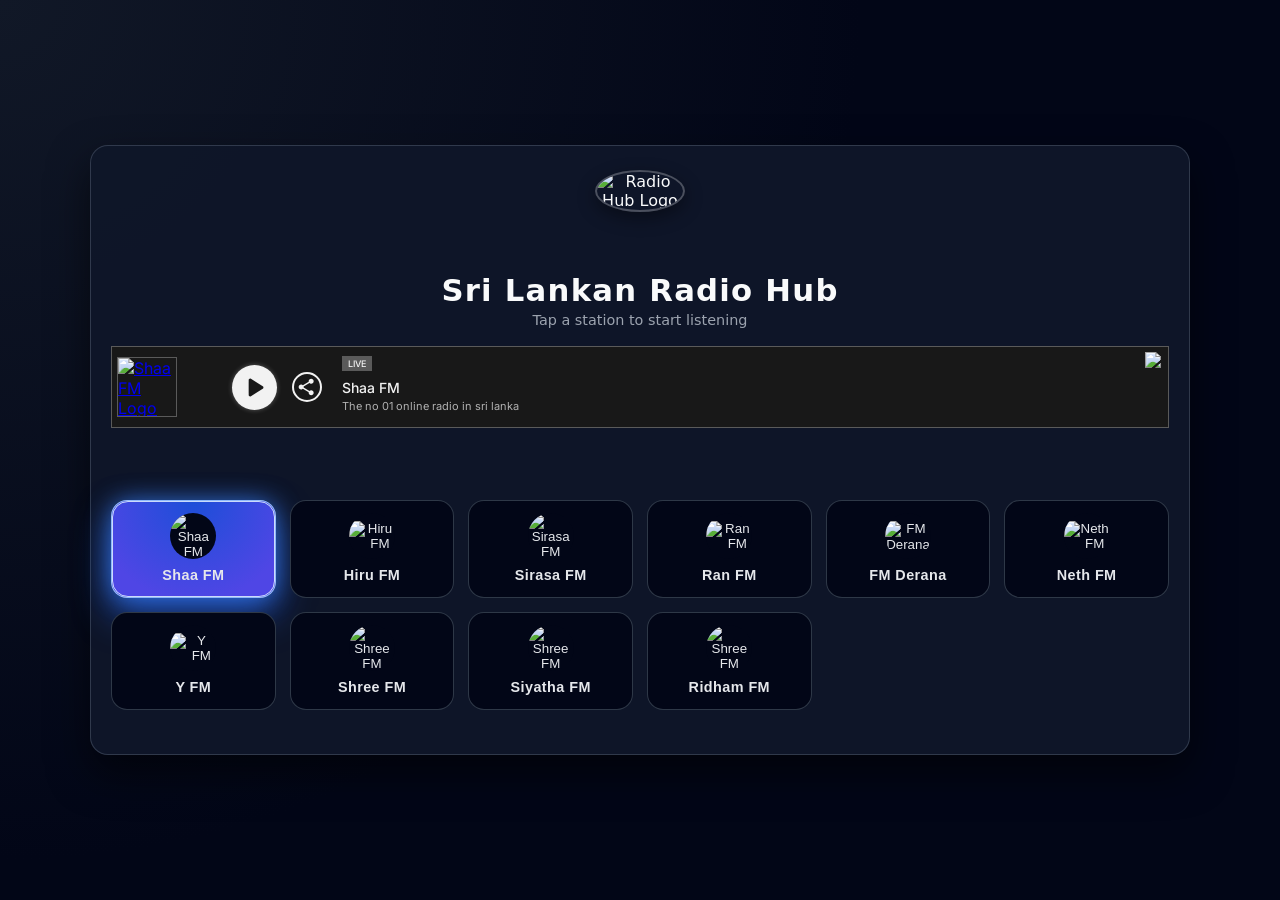
==== commit 8213e92f: "UI new" ====
--- a/index.html
+++ b/index.html
@@ -24,18 +24,98 @@
 </div>
 
 
-            <!-- ==== RADIO STATION TILES ==== -->
+          
+
+            <!-- ==== PLAYER AREA ==== -->
+            <div class="players-wrapper">
+
+                <!-- ============== SHAA FM ============== -->
+                <div id="player-shaa" class="station-player active">
+                <iframe src="players/player-shaa.html" class="player-iframe" loading="lazy" allow="autoplay"
+                            title="Shaa FM Player">
+                        </iframe>
+                </div>
+
+                
+
+                <!-- ============== Y FM ============== -->
+                <div id="player-yfm" class="station-player">
+                <iframe src="players/player-y.html" class="player-iframe" loading="lazy" allow="autoplay"
+                            title="Y FM Player">
+                        </iframe>
+                </div>
+
+                <!-- ============== HIRU FM ============== -->
+                <div id="player-hiru" class="station-player">
+                   <iframe src="players/player-hiru.html" class="player-iframe" loading="lazy" allow="autoplay"
+                            title="hiru FM Player">
+                        </iframe>
+                </div>
+
+                <!-- ============== SIRASA FM ============== -->
+                <div id="player-sirasa" class="station-player">
+                    <iframe src="players/player-sirasa.html" class="player-iframe" loading="lazy" allow="autoplay"
+                            title="sirasa FM Player">
+                        </iframe>
+                </div>
+
+                <!-- ============== RAN FM ============== -->
+                <div id="player-ran" class="station-player">
+                   <iframe src="players/player-ran.html" class="player-iframe" loading="lazy" allow="autoplay"
+                            title="ran FM Player">
+                        </iframe>
+                </div>
+
+                <!-- ============== FM DERANA ============== -->
+                <div id="player-fmderana" class="station-player">
+                    <iframe src="players/player-fmderana.html" class="player-iframe" loading="lazy" allow="autoplay"
+                            title="fmderana FM Player">
+                        </iframe>
+                </div>
+
+                <!-- ============== NETH FM ============== -->
+                <div id="player-neth" class="station-player">
+                    <iframe src="players/player-neth.html" class="player-iframe" loading="lazy" allow="autoplay"
+                            title="neth FM Player">
+                        </iframe>
+                </div>
+               
+                <!-- ============== SHREE FM ============== -->
+                <div id="player-shree" class="station-player">
+                    <iframe src="players/player-shree.html" class="player-iframe" loading="lazy" allow="autoplay"
+                            title="shree FM Player">
+                        </iframe>
+                </div>
+
+                <!-- ============== SIYATHA FM ============== -->
+                <div id="player-siyatha" class="station-player">
+                    <iframe src="players/player-siyatha.html" class="player-iframe" loading="lazy" allow="autoplay"
+                            title="siyatha FM Player">
+                        </iframe>
+                </div>
+
+                <!-- ============== RIDHAM FM ============== -->
+                <div id="player-ridham" class="station-player">
+                    <iframe src="players/player-ridham.html" class="player-iframe" loading="lazy" allow="autoplay"
+                            title="ridham FM Player">
+                        </iframe>
+                </div>
+
+            </div>
+
+
+  <!-- ==== RADIO STATION TILES ==== -->
             <div class="station-grid">
                 <button class="station-tile active" data-target="player-shaa">
                     <div class="station-logo">
-                        <img src="https://static2.mytuner.mobi/media/tvos_radios/3wn9jyvhpgua.png" alt="Shaa FM">
+                        <img src="https://listenonlineradio.com/wp-content/uploads/2019/12/Shaa-FM.jpg" alt="Shaa FM">
                     </div>
                     <div class="station-name">Shaa FM</div>
                 </button>
 
                 <button class="station-tile" data-target="player-hiru">
                     <div class="station-logo">
-                        <img src="https://static2.mytuner.mobi/media/tvos_radios/9rnk3m49cP.png" alt="Hiru FM">
+                        <img src="https://listenonlineradio.com/wp-content/uploads/Hiru-FM.jpg" alt="Hiru FM">
                     </div>
                     <div class="station-name">Hiru FM</div>
                 </button>
@@ -77,464 +157,28 @@
 
                 <button class="station-tile" data-target="player-shree">
                     <div class="station-logo">
-                        <img src="https://static2.mytuner.mobi/media/tvos_radios/p8bulmuanser.png" alt="Shree FM">
+                        <img src="https://listenonlineradio.com/wp-content/uploads/2019/12/Shree-FM.jpg" alt="Shree FM">
                     </div>
                     <div class="station-name">Shree FM</div>
                 </button>
+
+                <button class="station-tile" data-target="player-siyatha">
+                    <div class="station-logo">
+                        <img src="https://listenonlineradio.com/wp-content/uploads/2019/12/Siyatha-FM.jpg" alt="Shree FM">
+                    </div>
+                    <div class="station-name">Siyatha FM</div>
+                </button>
+                
+                <button class="station-tile" data-target="player-ridham">
+                    <div class="station-logo">
+                        <img src="https://listenonlineradio.com/wp-content/uploads/2020/02/Rhythm-World.png" alt="Shree FM">
+                    </div>
+                    <div class="station-name">Ridham FM</div>
+                </button>
             </div>
 
-            <!-- ==== PLAYER AREA ==== -->
-            <div class="players-wrapper">
 
-                <!-- ============== SHAA FM ============== -->
-                <div id="player-shaa" class="station-player active">
-                    <div id="bFbCssKnb8O5Rl7DtsOcwrFxfMODw6ozw7vDhGpkWA==" class="mytuner-widget" data-target="432480" data-requires_initialization="true" data-autoplay="false" data-hidehistory="false" style="width: 100%; max-width: 100%; overflow: hidden; max-height: 500px; border: 1px solid rgb(129, 127, 128); border-radius: 6px;"><style type="text/css"> .mytuner-widget { all: initial; display: block; color: #3D3D3D; } .mytuner-widget, .mytuner-widget * { box-sizing: border-box; font-family: sans-serif; } .main-play-button { padding: 5px; border-radius: 20px; width: 40px; height: 40px; float: left; margin-left: 10px; margin-right: 15px; margin-top: 12.5px; cursor: pointer; background-color: #FFF; box-shadow: 1px 2px 6px -3px black; display: inline-block; } .main-play-button:hover { background-color: #EEE; } .main-play-button.disabled { filter: grayscale(1); cursor: not-allowed; } .main-play-button div { background: url("https://mytuner-radio.com/static/icons/widgets/BT_Play/BT_Play@2x.png") no-repeat center; background-size: 16px; width: 28px; height: 28px; margin-left: 3px; } .main-play-button.loading div { background: url("https://static2.mytuner.mobi/static/images/sprite-loading.gif") no-repeat center; filter: grayscale(1); background-size: 28px; margin-left: 2px; } .main-play-button.playing div { background: url("https://mytuner-radio.com/static/icons/widgets/BT_Pause/BT_Pause@2x.png") no-repeat center; background-size: 16px; margin-left: 2px; } .main-play-button.error div { background: url("https://mytuner-radio.com/static/icons/widgets/BT_Error/erro@2x.png") no-repeat center; background-size: 16px; margin-left: 0; } .play-button { background: url("https://mytuner-radio.com/static/icons/widgets/BT_Play/BT_Play.png") no-repeat center; width: 40px; height: 40px; cursor: pointer; display: inline-flex; align-items: center; margin: auto 4px auto 19px; /* align with radio logo */ } .play-button.loading { background: url("https://static2.mytuner.mobi/static/images/sprite-loading.gif") no-repeat center; filter: grayscale(1); background-size: 28px; } .play-button.playing { background: url("https://mytuner-radio.com/static/icons/widgets/BT_Pause/BT_Pause.png") no-repeat center; } .play-button.error { background: url("https://mytuner-radio.com/static/icons/widgets/BT_Error/erro.png") no-repeat center; background-size: 15px; } .play-button.disabled { opacity: 0.3; } .play-button.disabled:hover { cursor: not-allowed; } input[type=range][orient=vertical] { writing-mode: bt-lr; /* IE */ -webkit-appearance: slider-vertical; /* WebKit */ width: 8px; padding: 0 5px; } .volume-controls { width: 35px; height: 35px; display: inline-block; position: absolute; margin-left: 5px; margin-top: 14px; padding-top: 0; border-radius: 20px; box-sizing: content-box !important; z-index: 10; /* animation */ border: 1px solid transparent; transition: background 0.5s, padding 0.5s, margin 0.5s, border 0.5s; overflow: hidden; } .volume-controls:hover { padding-top: 140px; /* add original margin */ margin-top: -126px; background-color: #F2F2F2; border: 1px solid grey; transition: background 0.5s, padding 0.5s, margin 0.5s; } .volume-controls:hover > .volume-control { display: block; } .volume-controls .volume-control { opacity: 0; margin-top: -126px; margin-left: 13px; position: absolute; transition: 0.5s all; } .volume-controls:hover .volume-control { opacity: 1; } .volume-controls .volume-indicator { cursor: pointer; display: block; } .player-radio-link { width: calc(100% - 65px - 84px - 37px - 12px); } .player-radio-name { width: calc(100% - 74px - 10px); } .player-mytuner-logo { margin-left: 47px; } @media (max-width: 480px) { .player-radio-link { width: calc(100% - 65px - 84px - 12px); } .player-mytuner-logo { margin-left: 10px; } .volume-controls { display: none; } } </style><div id="bFbCssKnb8O5Rl7DtsOcwrFxfMODw6ozw7vDhGpkWA==top-bar" style="background: rgb(249, 240, 240); height: 100px; width: 100%; display: block; padding: 15px; line-height: 65px;"><div id="bFbCssKnb8O5Rl7DtsOcwrFxfMODw6ozw7vDhGpkWA==play-button" class="main-play-button disabled" data-id="bFbCssKnb8O5Rl7DtsOcwrFxfMODw6ozw7vDhGpkWA=="><div class="play-image"></div></div><a class="player-radio-link" href="http://mytuner-radio.com/radio/shaa-fm-432480/?utm_source=widget&amp;utm_medium=player" rel="noopener" target="_blank" style="height: 100%; display: inline-block; line-height: 65px; cursor: pointer;"><img src="https://static2.mytuner.mobi/media/tvos_radios/3wn9jyvhpgua.png" alt="Shaa FM" style="float: left; height: 74px; margin-top: -5px; box-shadow: black 0px 0px 3px -1px;"><span class="player-radio-name" style="margin-left: 10px; color: rgb(61, 61, 61); font-weight: bold; font-size: 20px; float: left; overflow: hidden; text-overflow: ellipsis; white-space: nowrap;">Shaa FM</span></a><div class="volume-controls"><input id="bFbCssKnb8O5Rl7DtsOcwrFxfMODw6ozw7vDhGpkWA==volume-control" class="volume-control slider" max="100" min="1" orient="vertical" type="range" value="100"><svg id="bFbCssKnb8O5Rl7DtsOcwrFxfMODw6ozw7vDhGpkWA==volume-indicator" class="volume-indicator" height="30" width="30" viewBox="0 0 24 24" xmlns="http://www.w3.org/2000/svg" style="fill: grey; margin: 2px;"><path d="M3 10v4c0 .55.45 1 1 1h3l3.29 3.29c.63.63 1.71.18 1.71-.71V6.41c0-.89-1.08-1.34-1.71-.71L7 9H4c-.55 0-1 .45-1 1zm13.5 2c0-1.77-1.02-3.29-2.5-4.03v8.05c1.48-.73 2.5-2.25 2.5-4.02zM14 4.45v.2c0 .38.25.71.6.85C17.18 6.53 19 9.06 19 12s-1.82 5.47-4.4 6.5c-.36.14-.6.47-.6.85v.2c0 .63.63 1.07 1.21.85C18.6 19.11 21 15.84 21 12s-2.4-7.11-5.79-8.4c-.58-.23-1.21.22-1.21.85z"></path></svg></div><a class="player-mytuner-logo" href="https://mytuner-radio.com?utm_source=widget&amp;utm_medium=player" rel="noopener" target="_blank" style="display: inline-block; vertical-align: top;"><img src="https://yt3.googleusercontent.com/cjJXbrnDJ6z9qFdWfbJZmbSbnJ_snuzAlenhDRfCSQLKV-fOL_FR-P5cUdbhLby8XYv48Opabw=s160-c-k-c0x00ffffff-no-rj" alt="Listen on myTuner radio!" style="height: 70px; vertical-align: middle;"></a></div><ul id="bFbCssKnb8O5Rl7DtsOcwrFxfMODw6ozw7vDhGpkWA==song-history" data-border="1" data-bordercolor="#817f80" style="width: 100%; background-color: rgb(238, 238, 238); max-height: calc(415px); padding: 0px; margin: 0px; overflow-y: scroll;"></ul><script>
-    // var widget_id = widget_id || "bFbCssKnb8O5Rl7DtsOcwrFxfMODw6ozw7vDhGpkWA==";
-    var mytuner_scripts = mytuner_scripts || {};
-    mytuner_scripts["player-v1.js_queue"] = mytuner_scripts["player-v1.js_queue"] || [];
-    if (mytuner_scripts["player-v1.js-imported"] == undefined) {
-        mytuner_scripts["player-v1.js-imported"] = false;
-        mytuner_scripts["player-v1.js"] = function(){};
-        var s = document.createElement("script");
-        s.type = "text/javascript";
-        s.src = "https://mytuner-radio.com/static/js/widgets/player-v1.js";
-        s.defer = true;
-        if (s.readyState){  //IE
-            s.onreadystatechange = function(){
-                if (s.readyState == "loaded" || s.readyState == "complete"){
-                    s.onreadystatechange = null;
-                    runQueue();
-                }
-            };
-        } else {  //Others
-            s.onload = function(){ runQueue(); };
-        }
-        document.getElementsByTagName('head')[0].appendChild(s);
 
-        function runQueue() {
-            mytuner_scripts["player-v1.js_queue"].forEach(function(func) {
-                func();
-            });
-        }
-        mytuner_scripts["player-v1.js_queue"].push(function(){mytuner_scripts["player-v1.js"]("bFbCssKnb8O5Rl7DtsOcwrFxfMODw6ozw7vDhGpkWA==")});
-    } else {
-        let widget = document.getElementById("bFbCssKnb8O5Rl7DtsOcwrFxfMODw6ozw7vDhGpkWA==");
-        if (widget && widget.dataset.requires_initialization === "true") {
-            if (mytuner_scripts["player-v1.js-imported"]) {
-                mytuner_scripts["player-v1.js"]("bFbCssKnb8O5Rl7DtsOcwrFxfMODw6ozw7vDhGpkWA==");
-                widget.dataset.requires_initialization = "false";
-            } else {
-                mytuner_scripts["player-v1.js_queue"].push(function(){
-                    mytuner_scripts["player-v1.js"]("bFbCssKnb8O5Rl7DtsOcwrFxfMODw6ozw7vDhGpkWA==");
-                    widget.dataset.requires_initialization = "false";
-                });
-            }
-        }
-    }</script><script>
-    var mytuner_scripts = mytuner_scripts || {};
-    if (mytuner_scripts["widget-player-v1.js-imported"] == undefined) {
-        mytuner_scripts["widget-player-v1.js-imported"] = false;
-        var s = document.createElement("script");
-        s.type = "text/javascript";
-        s.src = "https://mytuner-radio.com/static/js/widgets/widget-player-v1.js";
-        s.defer = true;
-        document.getElementsByTagName('head')[0].appendChild(s);
-    }</script></div>
-                </div>
-
-                <!-- ============== HIRU FM ============== -->
-                <div id="player-hiru" class="station-player">
-                    <div id="OMOxb8O3dcK8w4rDlkbDjCk1w5HDvi3DryLDjnpwKw==" class="mytuner-widget" data-target="397058" data-requires_initialization="true" data-autoplay="false" data-hidehistory="false" style="width: 100%; max-width: 100%; overflow: hidden; max-height: 500px; border: 1px solid rgb(129, 127, 128); border-radius: 6px;"><style type="text/css"> .mytuner-widget { all: initial; display: block; color: #3D3D3D; } .mytuner-widget, .mytuner-widget * { box-sizing: border-box; font-family: sans-serif; } .main-play-button { padding: 5px; border-radius: 20px; width: 40px; height: 40px; float: left; margin-left: 10px; margin-right: 15px; margin-top: 12.5px; cursor: pointer; background-color: #FFF; box-shadow: 1px 2px 6px -3px black; display: inline-block; } .main-play-button:hover { background-color: #EEE; } .main-play-button.disabled { filter: grayscale(1); cursor: not-allowed; } .main-play-button div { background: url("https://mytuner-radio.com/static/icons/widgets/BT_Play/BT_Play@2x.png") no-repeat center; background-size: 16px; width: 28px; height: 28px; margin-left: 3px; } .main-play-button.loading div { background: url("https://static2.mytuner.mobi/static/images/sprite-loading.gif") no-repeat center; filter: grayscale(1); background-size: 28px; margin-left: 2px; } .main-play-button.playing div { background: url("https://mytuner-radio.com/static/icons/widgets/BT_Pause/BT_Pause@2x.png") no-repeat center; background-size: 16px; margin-left: 2px; } .main-play-button.error div { background: url("https://mytuner-radio.com/static/icons/widgets/BT_Error/erro@2x.png") no-repeat center; background-size: 16px; margin-left: 0; } .play-button { background: url("https://mytuner-radio.com/static/icons/widgets/BT_Play/BT_Play.png") no-repeat center; width: 40px; height: 40px; cursor: pointer; display: inline-flex; align-items: center; margin: auto 4px auto 19px; /* align with radio logo */ } .play-button.loading { background: url("https://static2.mytuner.mobi/static/images/sprite-loading.gif") no-repeat center; filter: grayscale(1); background-size: 28px; } .play-button.playing { background: url("https://mytuner-radio.com/static/icons/widgets/BT_Pause/BT_Pause.png") no-repeat center; } .play-button.error { background: url("https://mytuner-radio.com/static/icons/widgets/BT_Error/erro.png") no-repeat center; background-size: 15px; } .play-button.disabled { opacity: 0.3; } .play-button.disabled:hover { cursor: not-allowed; } input[type=range][orient=vertical] { writing-mode: bt-lr; /* IE */ -webkit-appearance: slider-vertical; /* WebKit */ width: 8px; padding: 0 5px; } .volume-controls { width: 35px; height: 35px; display: inline-block; position: absolute; margin-left: 5px; margin-top: 14px; padding-top: 0; border-radius: 20px; box-sizing: content-box !important; z-index: 10; /* animation */ border: 1px solid transparent; transition: background 0.5s, padding 0.5s, margin 0.5s, border 0.5s; overflow: hidden; } .volume-controls:hover { padding-top: 140px; /* add original margin */ margin-top: -126px; background-color: #F2F2F2; border: 1px solid grey; transition: background 0.5s, padding 0.5s, margin 0.5s; } .volume-controls:hover > .volume-control { display: block; } .volume-controls .volume-control { opacity: 0; margin-top: -126px; margin-left: 13px; position: absolute; transition: 0.5s all; } .volume-controls:hover .volume-control { opacity: 1; } .volume-controls .volume-indicator { cursor: pointer; display: block; } .player-radio-link { width: calc(100% - 65px - 84px - 37px - 12px); } .player-radio-name { width: calc(100% - 74px - 10px); } .player-mytuner-logo { margin-left: 47px; } @media (max-width: 480px) { .player-radio-link { width: calc(100% - 65px - 84px - 12px); } .player-mytuner-logo { margin-left: 10px; } .volume-controls { display: none; } } </style><div id="OMOxb8O3dcK8w4rDlkbDjCk1w5HDvi3DryLDjnpwKw==top-bar" style="background: rgb(249, 240, 240); height: 100px; width: 100%; display: block; padding: 15px; line-height: 65px;"><div id="OMOxb8O3dcK8w4rDlkbDjCk1w5HDvi3DryLDjnpwKw==play-button" class="main-play-button disabled" data-id="OMOxb8O3dcK8w4rDlkbDjCk1w5HDvi3DryLDjnpwKw=="><div class="play-image"></div></div><a class="player-radio-link" href="http://mytuner-radio.com/radio/hiru-fm-397058/?utm_source=widget&amp;utm_medium=player" rel="noopener" target="_blank" style="height: 100%; display: inline-block; line-height: 65px; cursor: pointer;"><img src="https://static2.mytuner.mobi/media/tvos_radios/9rnk3m49cP.png" alt="Hiru FM" style="float: left; height: 74px; margin-top: -5px; box-shadow: black 0px 0px 3px -1px;"><span class="player-radio-name" style="margin-left: 10px; color: rgb(61, 61, 61); font-weight: bold; font-size: 20px; float: left; overflow: hidden; text-overflow: ellipsis; white-space: nowrap;">Hiru FM</span></a><div class="volume-controls"><input id="OMOxb8O3dcK8w4rDlkbDjCk1w5HDvi3DryLDjnpwKw==volume-control" class="volume-control slider" max="100" min="1" orient="vertical" type="range" value="100"><svg id="OMOxb8O3dcK8w4rDlkbDjCk1w5HDvi3DryLDjnpwKw==volume-indicator" class="volume-indicator" height="30" width="30" viewBox="0 0 24 24" xmlns="http://www.w3.org/2000/svg" style="fill: grey; margin: 2px;"><path d="M3 10v4c0 .55.45 1 1 1h3l3.29 3.29c.63.63 1.71.18 1.71-.71V6.41c0-.89-1.08-1.34-1.71-.71L7 9H4c-.55 0-1 .45-1 1zm13.5 2c0-1.77-1.02-3.29-2.5-4.03v8.05c1.48-.73 2.5-2.25 2.5-4.02zM14 4.45v.2c0 .38.25.71.6.85C17.18 6.53 19 9.06 19 12s-1.82 5.47-4.4 6.5c-.36.14-.6.47-.6.85v.2c0 .63.63 1.07 1.21.85C18.6 19.11 21 15.84 21 12s-2.4-7.11-5.79-8.4c-.58-.23-1.21.22-1.21.85z"></path></svg></div><a class="player-mytuner-logo" href="https://mytuner-radio.com?utm_source=widget&amp;utm_medium=player" rel="noopener" target="_blank" style="display: inline-block; vertical-align: top;"><img src="https://yt3.googleusercontent.com/cjJXbrnDJ6z9qFdWfbJZmbSbnJ_snuzAlenhDRfCSQLKV-fOL_FR-P5cUdbhLby8XYv48Opabw=s160-c-k-c0x00ffffff-no-rj" alt="Listen on myTuner radio!" style="height: 70px; vertical-align: middle;"></a></div><ul id="OMOxb8O3dcK8w4rDlkbDjCk1w5HDvi3DryLDjnpwKw==song-history" data-border="1" data-bordercolor="#817f80" style="width: 100%; background-color: rgb(238, 238, 238); max-height: calc(415px); padding: 0px; margin: 0px; overflow-y: scroll;"></ul><script>
-    // var widget_id = widget_id || "OMOxb8O3dcK8w4rDlkbDjCk1w5HDvi3DryLDjnpwKw==";
-    var mytuner_scripts = mytuner_scripts || {};
-    mytuner_scripts["player-v1.js_queue"] = mytuner_scripts["player-v1.js_queue"] || [];
-    if (mytuner_scripts["player-v1.js-imported"] == undefined) {
-        mytuner_scripts["player-v1.js-imported"] = false;
-        mytuner_scripts["player-v1.js"] = function(){};
-        var s = document.createElement("script");
-        s.type = "text/javascript";
-        s.src = "https://mytuner-radio.com/static/js/widgets/player-v1.js";
-        s.defer = true;
-        if (s.readyState){  //IE
-            s.onreadystatechange = function(){
-                if (s.readyState == "loaded" || s.readyState == "complete"){
-                    s.onreadystatechange = null;
-                    runQueue();
-                }
-            };
-        } else {  //Others
-            s.onload = function(){ runQueue(); };
-        }
-        document.getElementsByTagName('head')[0].appendChild(s);
-
-        function runQueue() {
-            mytuner_scripts["player-v1.js_queue"].forEach(function(func) {
-                func();
-            });
-        }
-        mytuner_scripts["player-v1.js_queue"].push(function(){mytuner_scripts["player-v1.js"]("OMOxb8O3dcK8w4rDlkbDjCk1w5HDvi3DryLDjnpwKw==")});
-    } else {
-        let widget = document.getElementById("OMOxb8O3dcK8w4rDlkbDjCk1w5HDvi3DryLDjnpwKw==");
-        if (widget && widget.dataset.requires_initialization === "true") {
-            if (mytuner_scripts["player-v1.js-imported"]) {
-                mytuner_scripts["player-v1.js"]("OMOxb8O3dcK8w4rDlkbDjCk1w5HDvi3DryLDjnpwKw==");
-                widget.dataset.requires_initialization = "false";
-            } else {
-                mytuner_scripts["player-v1.js_queue"].push(function(){
-                    mytuner_scripts["player-v1.js"]("OMOxb8O3dcK8w4rDlkbDjCk1w5HDvi3DryLDjnpwKw==");
-                    widget.dataset.requires_initialization = "false";
-                });
-            }
-        }
-    }</script><script>
-    var mytuner_scripts = mytuner_scripts || {};
-    if (mytuner_scripts["widget-player-v1.js-imported"] == undefined) {
-        mytuner_scripts["widget-player-v1.js-imported"] = false;
-        var s = document.createElement("script");
-        s.type = "text/javascript";
-        s.src = "https://mytuner-radio.com/static/js/widgets/widget-player-v1.js";
-        s.defer = true;
-        document.getElementsByTagName('head')[0].appendChild(s);
-    }</script></div>
-                </div>
-
-                <!-- ============== SIRASA FM ============== -->
-                <div id="player-sirasa" class="station-player">
-                    <div id="Ti12TC7Cv8K2w6fDkcKsw682bcKrwrY2w5LDpyUzfA==" class="mytuner-widget" data-target="397775" data-requires_initialization="true" data-autoplay="false" data-hidehistory="false" style="width: 100%; max-width: 100%; overflow: hidden; max-height: 500px; border: 1px solid rgb(129, 127, 128); border-radius: 6px;"><style type="text/css"> .mytuner-widget { all: initial; display: block; color: #3D3D3D; } .mytuner-widget, .mytuner-widget * { box-sizing: border-box; font-family: sans-serif; } .main-play-button { padding: 5px; border-radius: 20px; width: 40px; height: 40px; float: left; margin-left: 10px; margin-right: 15px; margin-top: 12.5px; cursor: pointer; background-color: #FFF; box-shadow: 1px 2px 6px -3px black; display: inline-block; } .main-play-button:hover { background-color: #EEE; } .main-play-button.disabled { filter: grayscale(1); cursor: not-allowed; } .main-play-button div { background: url("https://mytuner-radio.com/static/icons/widgets/BT_Play/BT_Play@2x.png") no-repeat center; background-size: 16px; width: 28px; height: 28px; margin-left: 3px; } .main-play-button.loading div { background: url("https://static2.mytuner.mobi/static/images/sprite-loading.gif") no-repeat center; filter: grayscale(1); background-size: 28px; margin-left: 2px; } .main-play-button.playing div { background: url("https://mytuner-radio.com/static/icons/widgets/BT_Pause/BT_Pause@2x.png") no-repeat center; background-size: 16px; margin-left: 2px; } .main-play-button.error div { background: url("https://mytuner-radio.com/static/icons/widgets/BT_Error/erro@2x.png") no-repeat center; background-size: 16px; margin-left: 0; } .play-button { background: url("https://mytuner-radio.com/static/icons/widgets/BT_Play/BT_Play.png") no-repeat center; width: 40px; height: 40px; cursor: pointer; display: inline-flex; align-items: center; margin: auto 4px auto 19px; /* align with radio logo */ } .play-button.loading { background: url("https://static2.mytuner.mobi/static/images/sprite-loading.gif") no-repeat center; filter: grayscale(1); background-size: 28px; } .play-button.playing { background: url("https://mytuner-radio.com/static/icons/widgets/BT_Pause/BT_Pause.png") no-repeat center; } .play-button.error { background: url("https://mytuner-radio.com/static/icons/widgets/BT_Error/erro.png") no-repeat center; background-size: 15px; } .play-button.disabled { opacity: 0.3; } .play-button.disabled:hover { cursor: not-allowed; } input[type=range][orient=vertical] { writing-mode: bt-lr; /* IE */ -webkit-appearance: slider-vertical; /* WebKit */ width: 8px; padding: 0 5px; } .volume-controls { width: 35px; height: 35px; display: inline-block; position: absolute; margin-left: 5px; margin-top: 14px; padding-top: 0; border-radius: 20px; box-sizing: content-box !important; z-index: 10; /* animation */ border: 1px solid transparent; transition: background 0.5s, padding 0.5s, margin 0.5s, border 0.5s; overflow: hidden; } .volume-controls:hover { padding-top: 140px; /* add original margin */ margin-top: -126px; background-color: #F2F2F2; border: 1px solid grey; transition: background 0.5s, padding 0.5s, margin 0.5s; } .volume-controls:hover > .volume-control { display: block; } .volume-controls .volume-control { opacity: 0; margin-top: -126px; margin-left: 13px; position: absolute; transition: 0.5s all; } .volume-controls:hover .volume-control { opacity: 1; } .volume-controls .volume-indicator { cursor: pointer; display: block; } .player-radio-link { width: calc(100% - 65px - 84px - 37px - 12px); } .player-radio-name { width: calc(100% - 74px - 10px); } .player-mytuner-logo { margin-left: 47px; } @media (max-width: 480px) { .player-radio-link { width: calc(100% - 65px - 84px - 12px); } .player-mytuner-logo { margin-left: 10px; } .volume-controls { display: none; } } </style><div id="Ti12TC7Cv8K2w6fDkcKsw682bcKrwrY2w5LDpyUzfA==top-bar" style="background: rgb(249, 240, 240); height: 100px; width: 100%; display: block; padding: 15px; line-height: 65px;"><div id="Ti12TC7Cv8K2w6fDkcKsw682bcKrwrY2w5LDpyUzfA==play-button" class="main-play-button disabled" data-id="Ti12TC7Cv8K2w6fDkcKsw682bcKrwrY2w5LDpyUzfA=="><div class="play-image"></div></div><a class="player-radio-link" href="http://mytuner-radio.com/radio/sirasa-fm-397775/?utm_source=widget&amp;utm_medium=player" rel="noopener" target="_blank" style="height: 100%; display: inline-block; line-height: 65px; cursor: pointer;"><img src="https://static2.mytuner.mobi/media/tvos_radios/uf6uwduxygbg.png" alt="Sirasa FM" style="float: left; height: 74px; margin-top: -5px; box-shadow: black 0px 0px 3px -1px;"><span class="player-radio-name" style="margin-left: 10px; color: rgb(61, 61, 61); font-weight: bold; font-size: 20px; float: left; overflow: hidden; text-overflow: ellipsis; white-space: nowrap;">Sirasa FM</span></a><div class="volume-controls"><input id="Ti12TC7Cv8K2w6fDkcKsw682bcKrwrY2w5LDpyUzfA==volume-control" class="volume-control slider" max="100" min="1" orient="vertical" type="range" value="100"><svg id="Ti12TC7Cv8K2w6fDkcKsw682bcKrwrY2w5LDpyUzfA==volume-indicator" class="volume-indicator" height="30" width="30" viewBox="0 0 24 24" xmlns="http://www.w3.org/2000/svg" style="fill: grey; margin: 2px;"><path d="M3 10v4c0 .55.45 1 1 1h3l3.29 3.29c.63.63 1.71.18 1.71-.71V6.41c0-.89-1.08-1.34-1.71-.71L7 9H4c-.55 0-1 .45-1 1zm13.5 2c0-1.77-1.02-3.29-2.5-4.03v8.05c1.48-.73 2.5-2.25 2.5-4.02zM14 4.45v.2c0 .38.25.71.6.85C17.18 6.53 19 9.06 19 12s-1.82 5.47-4.4 6.5c-.36.14-.6.47-.6.85v.2c0 .63.63 1.07 1.21.85C18.6 19.11 21 15.84 21 12s-2.4-7.11-5.79-8.4c-.58-.23-1.21.22-1.21.85z"></path></svg></div><a class="player-mytuner-logo" href="https://mytuner-radio.com?utm_source=widget&amp;utm_medium=player" rel="noopener" target="_blank" style="display: inline-block; vertical-align: top;"><img src="https://yt3.googleusercontent.com/cjJXbrnDJ6z9qFdWfbJZmbSbnJ_snuzAlenhDRfCSQLKV-fOL_FR-P5cUdbhLby8XYv48Opabw=s160-c-k-c0x00ffffff-no-rj" alt="Listen on myTuner radio!" style="height: 70px; vertical-align: middle;"></a></div><ul id="Ti12TC7Cv8K2w6fDkcKsw682bcKrwrY2w5LDpyUzfA==song-history" data-border="1" data-bordercolor="#817f80" style="width: 100%; background-color: rgb(238, 238, 238); max-height: calc(415px); padding: 0px; margin: 0px; overflow-y: scroll;"></ul><script>
-    // var widget_id = widget_id || "Ti12TC7Cv8K2w6fDkcKsw682bcKrwrY2w5LDpyUzfA==";
-    var mytuner_scripts = mytuner_scripts || {};
-    mytuner_scripts["player-v1.js_queue"] = mytuner_scripts["player-v1.js_queue"] || [];
-    if (mytuner_scripts["player-v1.js-imported"] == undefined) {
-        mytuner_scripts["player-v1.js-imported"] = false;
-        mytuner_scripts["player-v1.js"] = function(){};
-        var s = document.createElement("script");
-        s.type = "text/javascript";
-        s.src = "https://mytuner-radio.com/static/js/widgets/player-v1.js";
-        s.defer = true;
-        if (s.readyState){  //IE
-            s.onreadystatechange = function(){
-                if (s.readyState == "loaded" || s.readyState == "complete"){
-                    s.onreadystatechange = null;
-                    runQueue();
-                }
-            };
-        } else {  //Others
-            s.onload = function(){ runQueue(); };
-        }
-        document.getElementsByTagName('head')[0].appendChild(s);
-
-        function runQueue() {
-            mytuner_scripts["player-v1.js_queue"].forEach(function(func) {
-                func();
-            });
-        }
-        mytuner_scripts["player-v1.js_queue"].push(function(){mytuner_scripts["player-v1.js"]("Ti12TC7Cv8K2w6fDkcKsw682bcKrwrY2w5LDpyUzfA==")});
-    } else {
-        let widget = document.getElementById("Ti12TC7Cv8K2w6fDkcKsw682bcKrwrY2w5LDpyUzfA==");
-        if (widget && widget.dataset.requires_initialization === "true") {
-            if (mytuner_scripts["player-v1.js-imported"]) {
-                mytuner_scripts["player-v1.js"]("Ti12TC7Cv8K2w6fDkcKsw682bcKrwrY2w5LDpyUzfA==");
-                widget.dataset.requires_initialization = "false";
-            } else {
-                mytuner_scripts["player-v1.js_queue"].push(function(){
-                    mytuner_scripts["player-v1.js"]("Ti12TC7Cv8K2w6fDkcKsw682bcKrwrY2w5LDpyUzfA==");
-                    widget.dataset.requires_initialization = "false";
-                });
-            }
-        }
-    }</script><script>
-    var mytuner_scripts = mytuner_scripts || {};
-    if (mytuner_scripts["widget-player-v1.js-imported"] == undefined) {
-        mytuner_scripts["widget-player-v1.js-imported"] = false;
-        var s = document.createElement("script");
-        s.type = "text/javascript";
-        s.src = "https://mytuner-radio.com/static/js/widgets/widget-player-v1.js";
-        s.defer = true;
-        document.getElementsByTagName('head')[0].appendChild(s);
-    }</script></div>
-                </div>
-
-                <!-- ============== RAN FM ============== -->
-                <div id="player-ran" class="station-player">
-                    <div id="RWLCuVjCusOIwqQ2w5Q7eSXCrMKtOMK+TF/Cs8KhZA==" class="mytuner-widget" data-target="411832" data-requires_initialization="true" data-autoplay="false" data-hidehistory="false" style="width: 100%; max-width: 100%; overflow: hidden; max-height: 500px; border: 1px solid rgb(129, 127, 128); border-radius: 6px;"><style type="text/css"> .mytuner-widget { all: initial; display: block; color: #3D3D3D; } .mytuner-widget, .mytuner-widget * { box-sizing: border-box; font-family: sans-serif; } .main-play-button { padding: 5px; border-radius: 20px; width: 40px; height: 40px; float: left; margin-left: 10px; margin-right: 15px; margin-top: 12.5px; cursor: pointer; background-color: #FFF; box-shadow: 1px 2px 6px -3px black; display: inline-block; } .main-play-button:hover { background-color: #EEE; } .main-play-button.disabled { filter: grayscale(1); cursor: not-allowed; } .main-play-button div { background: url("https://mytuner-radio.com/static/icons/widgets/BT_Play/BT_Play@2x.png") no-repeat center; background-size: 16px; width: 28px; height: 28px; margin-left: 3px; } .main-play-button.loading div { background: url("https://static2.mytuner.mobi/static/images/sprite-loading.gif") no-repeat center; filter: grayscale(1); background-size: 28px; margin-left: 2px; } .main-play-button.playing div { background: url("https://mytuner-radio.com/static/icons/widgets/BT_Pause/BT_Pause@2x.png") no-repeat center; background-size: 16px; margin-left: 2px; } .main-play-button.error div { background: url("https://mytuner-radio.com/static/icons/widgets/BT_Error/erro@2x.png") no-repeat center; background-size: 16px; margin-left: 0; } .play-button { background: url("https://mytuner-radio.com/static/icons/widgets/BT_Play/BT_Play.png") no-repeat center; width: 40px; height: 40px; cursor: pointer; display: inline-flex; align-items: center; margin: auto 4px auto 19px; /* align with radio logo */ } .play-button.loading { background: url("https://static2.mytuner.mobi/static/images/sprite-loading.gif") no-repeat center; filter: grayscale(1); background-size: 28px; } .play-button.playing { background: url("https://mytuner-radio.com/static/icons/widgets/BT_Pause/BT_Pause.png") no-repeat center; } .play-button.error { background: url("https://mytuner-radio.com/static/icons/widgets/BT_Error/erro.png") no-repeat center; background-size: 15px; } .play-button.disabled { opacity: 0.3; } .play-button.disabled:hover { cursor: not-allowed; } input[type=range][orient=vertical] { writing-mode: bt-lr; /* IE */ -webkit-appearance: slider-vertical; /* WebKit */ width: 8px; padding: 0 5px; } .volume-controls { width: 35px; height: 35px; display: inline-block; position: absolute; margin-left: 5px; margin-top: 14px; padding-top: 0; border-radius: 20px; box-sizing: content-box !important; z-index: 10; /* animation */ border: 1px solid transparent; transition: background 0.5s, padding 0.5s, margin 0.5s, border 0.5s; overflow: hidden; } .volume-controls:hover { padding-top: 140px; /* add original margin */ margin-top: -126px; background-color: #F2F2F2; border: 1px solid grey; transition: background 0.5s, padding 0.5s, margin 0.5s; } .volume-controls:hover > .volume-control { display: block; } .volume-controls .volume-control { opacity: 0; margin-top: -126px; margin-left: 13px; position: absolute; transition: 0.5s all; } .volume-controls:hover .volume-control { opacity: 1; } .volume-controls .volume-indicator { cursor: pointer; display: block; } .player-radio-link { width: calc(100% - 65px - 84px - 37px - 12px); } .player-radio-name { width: calc(100% - 74px - 10px); } .player-mytuner-logo { margin-left: 47px; } @media (max-width: 480px) { .player-radio-link { width: calc(100% - 65px - 84px - 12px); } .player-mytuner-logo { margin-left: 10px; } .volume-controls { display: none; } } </style><div id="RWLCuVjCusOIwqQ2w5Q7eSXCrMKtOMK+TF/Cs8KhZA==top-bar" style="background: rgb(249, 240, 240); height: 100px; width: 100%; display: block; padding: 15px; line-height: 65px;"><div id="RWLCuVjCusOIwqQ2w5Q7eSXCrMKtOMK+TF/Cs8KhZA==play-button" class="main-play-button disabled" data-id="RWLCuVjCusOIwqQ2w5Q7eSXCrMKtOMK+TF/Cs8KhZA=="><div class="play-image"></div></div><a class="player-radio-link" href="http://mytuner-radio.com/radio/ran-fm-411832/?utm_source=widget&amp;utm_medium=player" rel="noopener" target="_blank" style="height: 100%; display: inline-block; line-height: 65px; cursor: pointer;"><img src="https://static2.mytuner.mobi/media/tvos_radios/6kygbcanmevr.png" alt="Ran FM" style="float: left; height: 74px; margin-top: -5px; box-shadow: black 0px 0px 3px -1px;"><span class="player-radio-name" style="margin-left: 10px; color: rgb(61, 61, 61); font-weight: bold; font-size: 20px; float: left; overflow: hidden; text-overflow: ellipsis; white-space: nowrap;">Ran FM</span></a><div class="volume-controls"><input id="RWLCuVjCusOIwqQ2w5Q7eSXCrMKtOMK+TF/Cs8KhZA==volume-control" class="volume-control slider" max="100" min="1" orient="vertical" type="range" value="100"><svg id="RWLCuVjCusOIwqQ2w5Q7eSXCrMKtOMK+TF/Cs8KhZA==volume-indicator" class="volume-indicator" height="30" width="30" viewBox="0 0 24 24" xmlns="http://www.w3.org/2000/svg" style="fill: grey; margin: 2px;"><path d="M3 10v4c0 .55.45 1 1 1h3l3.29 3.29c.63.63 1.71.18 1.71-.71V6.41c0-.89-1.08-1.34-1.71-.71L7 9H4c-.55 0-1 .45-1 1zm13.5 2c0-1.77-1.02-3.29-2.5-4.03v8.05c1.48-.73 2.5-2.25 2.5-4.02zM14 4.45v.2c0 .38.25.71.6.85C17.18 6.53 19 9.06 19 12s-1.82 5.47-4.4 6.5c-.36.14-.6.47-.6.85v.2c0 .63.63 1.07 1.21.85C18.6 19.11 21 15.84 21 12s-2.4-7.11-5.79-8.4c-.58-.23-1.21.22-1.21.85z"></path></svg></div><a class="player-mytuner-logo" href="https://mytuner-radio.com?utm_source=widget&amp;utm_medium=player" rel="noopener" target="_blank" style="display: inline-block; vertical-align: top;"><img src="https://yt3.googleusercontent.com/cjJXbrnDJ6z9qFdWfbJZmbSbnJ_snuzAlenhDRfCSQLKV-fOL_FR-P5cUdbhLby8XYv48Opabw=s160-c-k-c0x00ffffff-no-rj" alt="Listen on myTuner radio!" style="height: 70px; vertical-align: middle;"></a></div><ul id="RWLCuVjCusOIwqQ2w5Q7eSXCrMKtOMK+TF/Cs8KhZA==song-history" data-border="1" data-bordercolor="#817f80" style="width: 100%; background-color: rgb(238, 238, 238); max-height: calc(415px); padding: 0px; margin: 0px; overflow-y: scroll;"></ul><script>
-    // var widget_id = widget_id || "RWLCuVjCusOIwqQ2w5Q7eSXCrMKtOMK+TF/Cs8KhZA==";
-    var mytuner_scripts = mytuner_scripts || {};
-    mytuner_scripts["player-v1.js_queue"] = mytuner_scripts["player-v1.js_queue"] || [];
-    if (mytuner_scripts["player-v1.js-imported"] == undefined) {
-        mytuner_scripts["player-v1.js-imported"] = false;
-        mytuner_scripts["player-v1.js"] = function(){};
-        var s = document.createElement("script");
-        s.type = "text/javascript";
-        s.src = "https://mytuner-radio.com/static/js/widgets/player-v1.js";
-        s.defer = true;
-        if (s.readyState){  //IE
-            s.onreadystatechange = function(){
-                if (s.readyState == "loaded" || s.readyState == "complete"){
-                    s.onreadystatechange = null;
-                    runQueue();
-                }
-            };
-        } else {  //Others
-            s.onload = function(){ runQueue(); };
-        }
-        document.getElementsByTagName('head')[0].appendChild(s);
-
-        function runQueue() {
-            mytuner_scripts["player-v1.js_queue"].forEach(function(func) {
-                func();
-            });
-        }
-        mytuner_scripts["player-v1.js_queue"].push(function(){mytuner_scripts["player-v1.js"]("RWLCuVjCusOIwqQ2w5Q7eSXCrMKtOMK+TF/Cs8KhZA==")});
-    } else {
-        let widget = document.getElementById("RWLCuVjCusOIwqQ2w5Q7eSXCrMKtOMK+TF/Cs8KhZA==");
-        if (widget && widget.dataset.requires_initialization === "true") {
-            if (mytuner_scripts["player-v1.js-imported"]) {
-                mytuner_scripts["player-v1.js"]("RWLCuVjCusOIwqQ2w5Q7eSXCrMKtOMK+TF/Cs8KhZA==");
-                widget.dataset.requires_initialization = "false";
-            } else {
-                mytuner_scripts["player-v1.js_queue"].push(function(){
-                    mytuner_scripts["player-v1.js"]("RWLCuVjCusOIwqQ2w5Q7eSXCrMKtOMK+TF/Cs8KhZA==");
-                    widget.dataset.requires_initialization = "false";
-                });
-            }
-        }
-    }</script><script>
-    var mytuner_scripts = mytuner_scripts || {};
-    if (mytuner_scripts["widget-player-v1.js-imported"] == undefined) {
-        mytuner_scripts["widget-player-v1.js-imported"] = false;
-        var s = document.createElement("script");
-        s.type = "text/javascript";
-        s.src = "https://mytuner-radio.com/static/js/widgets/widget-player-v1.js";
-        s.defer = true;
-        document.getElementsByTagName('head')[0].appendChild(s);
-    }</script></div>
-                </div>
-
-                <!-- ============== FM DERANA ============== -->
-                <div id="player-fmderana" class="station-player">
-                    <div id="NcO3aMK2bDtuw4XCqcOrPmzCqcO7w6k5bHlpNMOq" class="mytuner-widget" data-target="402726" data-requires_initialization="true" data-autoplay="false" data-hidehistory="false" style="width: 100%; max-width: 100%; overflow: hidden; max-height: 500px; border: 1px solid rgb(129, 127, 128); border-radius: 6px;"><style type="text/css"> .mytuner-widget { all: initial; display: block; color: #3D3D3D; } .mytuner-widget, .mytuner-widget * { box-sizing: border-box; font-family: sans-serif; } .main-play-button { padding: 5px; border-radius: 20px; width: 40px; height: 40px; float: left; margin-left: 10px; margin-right: 15px; margin-top: 12.5px; cursor: pointer; background-color: #FFF; box-shadow: 1px 2px 6px -3px black; display: inline-block; } .main-play-button:hover { background-color: #EEE; } .main-play-button.disabled { filter: grayscale(1); cursor: not-allowed; } .main-play-button div { background: url("https://mytuner-radio.com/static/icons/widgets/BT_Play/BT_Play@2x.png") no-repeat center; background-size: 16px; width: 28px; height: 28px; margin-left: 3px; } .main-play-button.loading div { background: url("https://static2.mytuner.mobi/static/images/sprite-loading.gif") no-repeat center; filter: grayscale(1); background-size: 28px; margin-left: 2px; } .main-play-button.playing div { background: url("https://mytuner-radio.com/static/icons/widgets/BT_Pause/BT_Pause@2x.png") no-repeat center; background-size: 16px; margin-left: 2px; } .main-play-button.error div { background: url("https://mytuner-radio.com/static/icons/widgets/BT_Error/erro@2x.png") no-repeat center; background-size: 16px; margin-left: 0; } .play-button { background: url("https://mytuner-radio.com/static/icons/widgets/BT_Play/BT_Play.png") no-repeat center; width: 40px; height: 40px; cursor: pointer; display: inline-flex; align-items: center; margin: auto 4px auto 19px; /* align with radio logo */ } .play-button.loading { background: url("https://static2.mytuner.mobi/static/images/sprite-loading.gif") no-repeat center; filter: grayscale(1); background-size: 28px; } .play-button.playing { background: url("https://mytuner-radio.com/static/icons/widgets/BT_Pause/BT_Pause.png") no-repeat center; } .play-button.error { background: url("https://mytuner-radio.com/static/icons/widgets/BT_Error/erro.png") no-repeat center; background-size: 15px; } .play-button.disabled { opacity: 0.3; } .play-button.disabled:hover { cursor: not-allowed; } input[type=range][orient=vertical] { writing-mode: bt-lr; /* IE */ -webkit-appearance: slider-vertical; /* WebKit */ width: 8px; padding: 0 5px; } .volume-controls { width: 35px; height: 35px; display: inline-block; position: absolute; margin-left: 5px; margin-top: 14px; padding-top: 0; border-radius: 20px; box-sizing: content-box !important; z-index: 10; /* animation */ border: 1px solid transparent; transition: background 0.5s, padding 0.5s, margin 0.5s, border 0.5s; overflow: hidden; } .volume-controls:hover { padding-top: 140px; /* add original margin */ margin-top: -126px; background-color: #F2F2F2; border: 1px solid grey; transition: background 0.5s, padding 0.5s, margin 0.5s; } .volume-controls:hover > .volume-control { display: block; } .volume-controls .volume-control { opacity: 0; margin-top: -126px; margin-left: 13px; position: absolute; transition: 0.5s all; } .volume-controls:hover .volume-control { opacity: 1; } .volume-controls .volume-indicator { cursor: pointer; display: block; } .player-radio-link { width: calc(100% - 65px - 84px - 37px - 12px); } .player-radio-name { width: calc(100% - 74px - 10px); } .player-mytuner-logo { margin-left: 47px; } @media (max-width: 480px) { .player-radio-link { width: calc(100% - 65px - 84px - 12px); } .player-mytuner-logo { margin-left: 10px; } .volume-controls { display: none; } } </style><div id="NcO3aMK2bDtuw4XCqcOrPmzCqcO7w6k5bHlpNMOqtop-bar" style="background: rgb(249, 240, 240); height: 100px; width: 100%; display: block; padding: 15px; line-height: 65px;"><div id="NcO3aMK2bDtuw4XCqcOrPmzCqcO7w6k5bHlpNMOqplay-button" class="main-play-button disabled" data-id="NcO3aMK2bDtuw4XCqcOrPmzCqcO7w6k5bHlpNMOq"><div class="play-image"></div></div><a class="player-radio-link" href="http://mytuner-radio.com/radio/fm-derana-402726/?utm_source=widget&amp;utm_medium=player" rel="noopener" target="_blank" style="height: 100%; display: inline-block; line-height: 65px; cursor: pointer;"><img src="https://static2.mytuner.mobi/media/tvos_radios/jtyz9u8efrur.jpg" alt="FM Derana" style="float: left; height: 74px; margin-top: -5px; box-shadow: black 0px 0px 3px -1px;"><span class="player-radio-name" style="margin-left: 10px; color: rgb(61, 61, 61); font-weight: bold; font-size: 20px; float: left; overflow: hidden; text-overflow: ellipsis; white-space: nowrap;">FM Derana</span></a><div class="volume-controls"><input id="NcO3aMK2bDtuw4XCqcOrPmzCqcO7w6k5bHlpNMOqvolume-control" class="volume-control slider" max="100" min="1" orient="vertical" type="range" value="100"><svg id="NcO3aMK2bDtuw4XCqcOrPmzCqcO7w6k5bHlpNMOqvolume-indicator" class="volume-indicator" height="30" width="30" viewBox="0 0 24 24" xmlns="http://www.w3.org/2000/svg" style="fill: grey; margin: 2px;"><path d="M3 10v4c0 .55.45 1 1 1h3l3.29 3.29c.63.63 1.71.18 1.71-.71V6.41c0-.89-1.08-1.34-1.71-.71L7 9H4c-.55 0-1 .45-1 1zm13.5 2c0-1.77-1.02-3.29-2.5-4.03v8.05c1.48-.73 2.5-2.25 2.5-4.02zM14 4.45v.2c0 .38.25.71.6.85C17.18 6.53 19 9.06 19 12s-1.82 5.47-4.4 6.5c-.36.14-.6.47-.6.85v.2c0 .63.63 1.07 1.21.85C18.6 19.11 21 15.84 21 12s-2.4-7.11-5.79-8.4c-.58-.23-1.21.22-1.21.85z"></path></svg></div><a class="player-mytuner-logo" href="https://mytuner-radio.com?utm_source=widget&amp;utm_medium=player" rel="noopener" target="_blank" style="display: inline-block; vertical-align: top;"><img src="https://yt3.googleusercontent.com/cjJXbrnDJ6z9qFdWfbJZmbSbnJ_snuzAlenhDRfCSQLKV-fOL_FR-P5cUdbhLby8XYv48Opabw=s160-c-k-c0x00ffffff-no-rj" alt="Listen on myTuner radio!" style="height: 70px; vertical-align: middle;"></a></div><ul id="NcO3aMK2bDtuw4XCqcOrPmzCqcO7w6k5bHlpNMOqsong-history" data-border="1" data-bordercolor="#817f80" style="width: 100%; background-color: rgb(238, 238, 238); max-height: calc(415px); padding: 0px; margin: 0px; overflow-y: scroll;"></ul><script>
-    // var widget_id = widget_id || "NcO3aMK2bDtuw4XCqcOrPmzCqcO7w6k5bHlpNMOq";
-    var mytuner_scripts = mytuner_scripts || {};
-    mytuner_scripts["player-v1.js_queue"] = mytuner_scripts["player-v1.js_queue"] || [];
-    if (mytuner_scripts["player-v1.js-imported"] == undefined) {
-        mytuner_scripts["player-v1.js-imported"] = false;
-        mytuner_scripts["player-v1.js"] = function(){};
-        var s = document.createElement("script");
-        s.type = "text/javascript";
-        s.src = "https://mytuner-radio.com/static/js/widgets/player-v1.js";
-        s.defer = true;
-        if (s.readyState){  //IE
-            s.onreadystatechange = function(){
-                if (s.readyState == "loaded" || s.readyState == "complete"){
-                    s.onreadystatechange = null;
-                    runQueue();
-                }
-            };
-        } else {  //Others
-            s.onload = function(){ runQueue(); };
-        }
-        document.getElementsByTagName('head')[0].appendChild(s);
-
-        function runQueue() {
-            mytuner_scripts["player-v1.js_queue"].forEach(function(func) {
-                func();
-            });
-        }
-        mytuner_scripts["player-v1.js_queue"].push(function(){mytuner_scripts["player-v1.js"]("NcO3aMK2bDtuw4XCqcOrPmzCqcO7w6k5bHlpNMOq")});
-    } else {
-        let widget = document.getElementById("NcO3aMK2bDtuw4XCqcOrPmzCqcO7w6k5bHlpNMOq");
-        if (widget && widget.dataset.requires_initialization === "true") {
-            if (mytuner_scripts["player-v1.js-imported"]) {
-                mytuner_scripts["player-v1.js"]("NcO3aMK2bDtuw4XCqcOrPmzCqcO7w6k5bHlpNMOq");
-                widget.dataset.requires_initialization = "false";
-            } else {
-                mytuner_scripts["player-v1.js_queue"].push(function(){
-                    mytuner_scripts["player-v1.js"]("NcO3aMK2bDtuw4XCqcOrPmzCqcO7w6k5bHlpNMOq");
-                    widget.dataset.requires_initialization = "false";
-                });
-            }
-        }
-    }</script><script>
-    var mytuner_scripts = mytuner_scripts || {};
-    if (mytuner_scripts["widget-player-v1.js-imported"] == undefined) {
-        mytuner_scripts["widget-player-v1.js-imported"] = false;
-        var s = document.createElement("script");
-        s.type = "text/javascript";
-        s.src = "https://mytuner-radio.com/static/js/widgets/widget-player-v1.js";
-        s.defer = true;
-        document.getElementsByTagName('head')[0].appendChild(s);
-    }</script></div>
-                </div>
-
-                <!-- ============== NETH FM ============== -->
-                <div id="player-neth" class="station-player">
-                    <div id="w57Cu1vDoMOrKcOqw7fCtsK6w6zCvTnDq0JCKsK/wrt1eA==" class="mytuner-widget" data-target="411031" data-requires_initialization="true" data-autoplay="false" data-hidehistory="false" style="width: 100%; max-width: 100%; overflow: hidden; max-height: 500px; border: 1px solid rgb(129, 127, 128); border-radius: 6px;"><style type="text/css"> .mytuner-widget { all: initial; display: block; color: #3D3D3D; } .mytuner-widget, .mytuner-widget * { box-sizing: border-box; font-family: sans-serif; } .main-play-button { padding: 5px; border-radius: 20px; width: 40px; height: 40px; float: left; margin-left: 10px; margin-right: 15px; margin-top: 12.5px; cursor: pointer; background-color: #FFF; box-shadow: 1px 2px 6px -3px black; display: inline-block; } .main-play-button:hover { background-color: #EEE; } .main-play-button.disabled { filter: grayscale(1); cursor: not-allowed; } .main-play-button div { background: url("https://mytuner-radio.com/static/icons/widgets/BT_Play/BT_Play@2x.png") no-repeat center; background-size: 16px; width: 28px; height: 28px; margin-left: 3px; } .main-play-button.loading div { background: url("https://static2.mytuner.mobi/static/images/sprite-loading.gif") no-repeat center; filter: grayscale(1); background-size: 28px; margin-left: 2px; } .main-play-button.playing div { background: url("https://mytuner-radio.com/static/icons/widgets/BT_Pause/BT_Pause@2x.png") no-repeat center; background-size: 16px; margin-left: 2px; } .main-play-button.error div { background: url("https://mytuner-radio.com/static/icons/widgets/BT_Error/erro@2x.png") no-repeat center; background-size: 16px; margin-left: 0; } .play-button { background: url("https://mytuner-radio.com/static/icons/widgets/BT_Play/BT_Play.png") no-repeat center; width: 40px; height: 40px; cursor: pointer; display: inline-flex; align-items: center; margin: auto 4px auto 19px; /* align with radio logo */ } .play-button.loading { background: url("https://static2.mytuner.mobi/static/images/sprite-loading.gif") no-repeat center; filter: grayscale(1); background-size: 28px; } .play-button.playing { background: url("https://mytuner-radio.com/static/icons/widgets/BT_Pause/BT_Pause.png") no-repeat center; } .play-button.error { background: url("https://mytuner-radio.com/static/icons/widgets/BT_Error/erro.png") no-repeat center; background-size: 15px; } .play-button.disabled { opacity: 0.3; } .play-button.disabled:hover { cursor: not-allowed; } input[type=range][orient=vertical] { writing-mode: bt-lr; /* IE */ -webkit-appearance: slider-vertical; /* WebKit */ width: 8px; padding: 0 5px; } .volume-controls { width: 35px; height: 35px; display: inline-block; position: absolute; margin-left: 5px; margin-top: 14px; padding-top: 0; border-radius: 20px; box-sizing: content-box !important; z-index: 10; /* animation */ border: 1px solid transparent; transition: background 0.5s, padding 0.5s, margin 0.5s, border 0.5s; overflow: hidden; } .volume-controls:hover { padding-top: 140px; /* add original margin */ margin-top: -126px; background-color: #F2F2F2; border: 1px solid grey; transition: background 0.5s, padding 0.5s, margin 0.5s; } .volume-controls:hover > .volume-control { display: block; } .volume-controls .volume-control { opacity: 0; margin-top: -126px; margin-left: 13px; position: absolute; transition: 0.5s all; } .volume-controls:hover .volume-control { opacity: 1; } .volume-controls .volume-indicator { cursor: pointer; display: block; } .player-radio-link { width: calc(100% - 65px - 84px - 37px - 12px); } .player-radio-name { width: calc(100% - 74px - 10px); } .player-mytuner-logo { margin-left: 47px; } @media (max-width: 480px) { .player-radio-link { width: calc(100% - 65px - 84px - 12px); } .player-mytuner-logo { margin-left: 10px; } .volume-controls { display: none; } } </style><div id="w57Cu1vDoMOrKcOqw7fCtsK6w6zCvTnDq0JCKsK/wrt1eA==top-bar" style="background: rgb(249, 240, 240); height: 100px; width: 100%; display: block; padding: 15px; line-height: 65px;"><div id="w57Cu1vDoMOrKcOqw7fCtsK6w6zCvTnDq0JCKsK/wrt1eA==play-button" class="main-play-button disabled" data-id="w57Cu1vDoMOrKcOqw7fCtsK6w6zCvTnDq0JCKsK/wrt1eA=="><div class="play-image"></div></div><a class="player-radio-link" href="http://mytuner-radio.com/radio/neth-fm-411031/?utm_source=widget&amp;utm_medium=player" rel="noopener" target="_blank" style="height: 100%; display: inline-block; line-height: 65px; cursor: pointer;"><img src="https://static2.mytuner.mobi/media/tvos_radios/031/neth-fm.560b608f.jpg" alt="Neth FM" style="float: left; height: 74px; margin-top: -5px; box-shadow: black 0px 0px 3px -1px;"><span class="player-radio-name" style="margin-left: 10px; color: rgb(61, 61, 61); font-weight: bold; font-size: 20px; float: left; overflow: hidden; text-overflow: ellipsis; white-space: nowrap;">Neth FM</span></a><div class="volume-controls"><input id="w57Cu1vDoMOrKcOqw7fCtsK6w6zCvTnDq0JCKsK/wrt1eA==volume-control" class="volume-control slider" max="100" min="1" orient="vertical" type="range" value="100"><svg id="w57Cu1vDoMOrKcOqw7fCtsK6w6zCvTnDq0JCKsK/wrt1eA==volume-indicator" class="volume-indicator" height="30" width="30" viewBox="0 0 24 24" xmlns="http://www.w3.org/2000/svg" style="fill: grey; margin: 2px;"><path d="M3 10v4c0 .55.45 1 1 1h3l3.29 3.29c.63.63 1.71.18 1.71-.71V6.41c0-.89-1.08-1.34-1.71-.71L7 9H4c-.55 0-1 .45-1 1zm13.5 2c0-1.77-1.02-3.29-2.5-4.03v8.05c1.48-.73 2.5-2.25 2.5-4.02zM14 4.45v.2c0 .38.25.71.6.85C17.18 6.53 19 9.06 19 12s-1.82 5.47-4.4 6.5c-.36.14-.6.47-.6.85v.2c0 .63.63 1.07 1.21.85C18.6 19.11 21 15.84 21 12s-2.4-7.11-5.79-8.4c-.58-.23-1.21.22-1.21.85z"></path></svg></div><a class="player-mytuner-logo" href="https://mytuner-radio.com?utm_source=widget&amp;utm_medium=player" rel="noopener" target="_blank" style="display: inline-block; vertical-align: top;"><img src="https://yt3.googleusercontent.com/cjJXbrnDJ6z9qFdWfbJZmbSbnJ_snuzAlenhDRfCSQLKV-fOL_FR-P5cUdbhLby8XYv48Opabw=s160-c-k-c0x00ffffff-no-rj" alt="Listen on myTuner radio!" style="height: 70px; vertical-align: middle;"></a></div><ul id="w57Cu1vDoMOrKcOqw7fCtsK6w6zCvTnDq0JCKsK/wrt1eA==song-history" data-border="1" data-bordercolor="#817f80" style="width: 100%; background-color: rgb(238, 238, 238); max-height: calc(415px); padding: 0px; margin: 0px; overflow-y: scroll;"></ul><script>
-    // var widget_id = widget_id || "w57Cu1vDoMOrKcOqw7fCtsK6w6zCvTnDq0JCKsK/wrt1eA==";
-    var mytuner_scripts = mytuner_scripts || {};
-    mytuner_scripts["player-v1.js_queue"] = mytuner_scripts["player-v1.js_queue"] || [];
-    if (mytuner_scripts["player-v1.js-imported"] == undefined) {
-        mytuner_scripts["player-v1.js-imported"] = false;
-        mytuner_scripts["player-v1.js"] = function(){};
-        var s = document.createElement("script");
-        s.type = "text/javascript";
-        s.src = "https://mytuner-radio.com/static/js/widgets/player-v1.js";
-        s.defer = true;
-        if (s.readyState){  //IE
-            s.onreadystatechange = function(){
-                if (s.readyState == "loaded" || s.readyState == "complete"){
-                    s.onreadystatechange = null;
-                    runQueue();
-                }
-            };
-        } else {  //Others
-            s.onload = function(){ runQueue(); };
-        }
-        document.getElementsByTagName('head')[0].appendChild(s);
-
-        function runQueue() {
-            mytuner_scripts["player-v1.js_queue"].forEach(function(func) {
-                func();
-            });
-        }
-        mytuner_scripts["player-v1.js_queue"].push(function(){mytuner_scripts["player-v1.js"]("w57Cu1vDoMOrKcOqw7fCtsK6w6zCvTnDq0JCKsK/wrt1eA==")});
-    } else {
-        let widget = document.getElementById("w57Cu1vDoMOrKcOqw7fCtsK6w6zCvTnDq0JCKsK/wrt1eA==");
-        if (widget && widget.dataset.requires_initialization === "true") {
-            if (mytuner_scripts["player-v1.js-imported"]) {
-                mytuner_scripts["player-v1.js"]("w57Cu1vDoMOrKcOqw7fCtsK6w6zCvTnDq0JCKsK/wrt1eA==");
-                widget.dataset.requires_initialization = "false";
-            } else {
-                mytuner_scripts["player-v1.js_queue"].push(function(){
-                    mytuner_scripts["player-v1.js"]("w57Cu1vDoMOrKcOqw7fCtsK6w6zCvTnDq0JCKsK/wrt1eA==");
-                    widget.dataset.requires_initialization = "false";
-                });
-            }
-        }
-    }</script><script>
-    var mytuner_scripts = mytuner_scripts || {};
-    if (mytuner_scripts["widget-player-v1.js-imported"] == undefined) {
-        mytuner_scripts["widget-player-v1.js-imported"] = false;
-        var s = document.createElement("script");
-        s.type = "text/javascript";
-        s.src = "https://mytuner-radio.com/static/js/widgets/widget-player-v1.js";
-        s.defer = true;
-        document.getElementsByTagName('head')[0].appendChild(s);
-    }</script></div>
-                </div>
-
-                <!-- ============== Y FM ============== -->
-                <div id="player-yfm" class="station-player">
-                    <div id="w7fDuXdlwrLDvMK8wqHDqMODwrd1w63CocOow65lSGctw6Y=" class="mytuner-widget" data-target="397777" data-requires_initialization="true" data-autoplay="false" data-hidehistory="false" style="width: 100%; max-width: 100%; overflow: hidden; max-height: 500px; border: 1px solid rgb(129, 127, 128); border-radius: 6px;"><style type="text/css"> .mytuner-widget { all: initial; display: block; color: #3D3D3D; } .mytuner-widget, .mytuner-widget * { box-sizing: border-box; font-family: sans-serif; } .main-play-button { padding: 5px; border-radius: 20px; width: 40px; height: 40px; float: left; margin-left: 10px; margin-right: 15px; margin-top: 12.5px; cursor: pointer; background-color: #FFF; box-shadow: 1px 2px 6px -3px black; display: inline-block; } .main-play-button:hover { background-color: #EEE; } .main-play-button.disabled { filter: grayscale(1); cursor: not-allowed; } .main-play-button div { background: url("https://mytuner-radio.com/static/icons/widgets/BT_Play/BT_Play@2x.png") no-repeat center; background-size: 16px; width: 28px; height: 28px; margin-left: 3px; } .main-play-button.loading div { background: url("https://static2.mytuner.mobi/static/images/sprite-loading.gif") no-repeat center; filter: grayscale(1); background-size: 28px; margin-left: 2px; } .main-play-button.playing div { background: url("https://mytuner-radio.com/static/icons/widgets/BT_Pause/BT_Pause@2x.png") no-repeat center; background-size: 16px; margin-left: 2px; } .main-play-button.error div { background: url("https://mytuner-radio.com/static/icons/widgets/BT_Error/erro@2x.png") no-repeat center; background-size: 16px; margin-left: 0; } .play-button { background: url("https://mytuner-radio.com/static/icons/widgets/BT_Play/BT_Play.png") no-repeat center; width: 40px; height: 40px; cursor: pointer; display: inline-flex; align-items: center; margin: auto 4px auto 19px; /* align with radio logo */ } .play-button.loading { background: url("https://static2.mytuner.mobi/static/images/sprite-loading.gif") no-repeat center; filter: grayscale(1); background-size: 28px; } .play-button.playing { background: url("https://mytuner-radio.com/static/icons/widgets/BT_Pause/BT_Pause.png") no-repeat center; } .play-button.error { background: url("https://mytuner-radio.com/static/icons/widgets/BT_Error/erro.png") no-repeat center; background-size: 15px; } .play-button.disabled { opacity: 0.3; } .play-button.disabled:hover { cursor: not-allowed; } input[type=range][orient=vertical] { writing-mode: bt-lr; /* IE */ -webkit-appearance: slider-vertical; /* WebKit */ width: 8px; padding: 0 5px; } .volume-controls { width: 35px; height: 35px; display: inline-block; position: absolute; margin-left: 5px; margin-top: 14px; padding-top: 0; border-radius: 20px; box-sizing: content-box !important; z-index: 10; /* animation */ border: 1px solid transparent; transition: background 0.5s, padding 0.5s, margin 0.5s, border 0.5s; overflow: hidden; } .volume-controls:hover { padding-top: 140px; /* add original margin */ margin-top: -126px; background-color: #F2F2F2; border: 1px solid grey; transition: background 0.5s, padding 0.5s, margin 0.5s; } .volume-controls:hover > .volume-control { display: block; } .volume-controls .volume-control { opacity: 0; margin-top: -126px; margin-left: 13px; position: absolute; transition: 0.5s all; } .volume-controls:hover .volume-control { opacity: 1; } .volume-controls .volume-indicator { cursor: pointer; display: block; } .player-radio-link { width: calc(100% - 65px - 84px - 37px - 12px); } .player-radio-name { width: calc(100% - 74px - 10px); } .player-mytuner-logo { margin-left: 47px; } @media (max-width: 480px) { .player-radio-link { width: calc(100% - 65px - 84px - 12px); } .player-mytuner-logo { margin-left: 10px; } .volume-controls { display: none; } } </style><div id="w7fDuXdlwrLDvMK8wqHDqMODwrd1w63CocOow65lSGctw6Y=top-bar" style="background: rgb(249, 240, 240); height: 100px; width: 100%; display: block; padding: 15px; line-height: 65px;"><div id="w7fDuXdlwrLDvMK8wqHDqMODwrd1w63CocOow65lSGctw6Y=play-button" class="main-play-button disabled" data-id="w7fDuXdlwrLDvMK8wqHDqMODwrd1w63CocOow65lSGctw6Y="><div class="play-image"></div></div><a class="player-radio-link" href="http://mytuner-radio.com/radio/y-fm-397777/?utm_source=widget&amp;utm_medium=player" rel="noopener" target="_blank" style="height: 100%; display: inline-block; line-height: 65px; cursor: pointer;"><img src="https://static2.mytuner.mobi/media/tvos_radios/777/y-fm.1e10d0d8.jpg" alt="Y FM" style="float: left; height: 74px; margin-top: -5px; box-shadow: black 0px 0px 3px -1px;"><span class="player-radio-name" style="margin-left: 10px; color: rgb(61, 61, 61); font-weight: bold; font-size: 20px; float: left; overflow: hidden; text-overflow: ellipsis; white-space: nowrap;">Y FM</span></a><div class="volume-controls"><input id="w7fDuXdlwrLDvMK8wqHDqMODwrd1w63CocOow65lSGctw6Y=volume-control" class="volume-control slider" max="100" min="1" orient="vertical" type="range" value="100"><svg id="w7fDuXdlwrLDvMK8wqHDqMODwrd1w63CocOow65lSGctw6Y=volume-indicator" class="volume-indicator" height="30" width="30" viewBox="0 0 24 24" xmlns="http://www.w3.org/2000/svg" style="fill: grey; margin: 2px;"><path d="M3 10v4c0 .55.45 1 1 1h3l3.29 3.29c.63.63 1.71.18 1.71-.71V6.41c0-.89-1.08-1.34-1.71-.71L7 9H4c-.55 0-1 .45-1 1zm13.5 2c0-1.77-1.02-3.29-2.5-4.03v8.05c1.48-.73 2.5-2.25 2.5-4.02zM14 4.45v.2c0 .38.25.71.6.85C17.18 6.53 19 9.06 19 12s-1.82 5.47-4.4 6.5c-.36.14-.6.47-.6.85v.2c0 .63.63 1.07 1.21.85C18.6 19.11 21 15.84 21 12s-2.4-7.11-5.79-8.4c-.58-.23-1.21.22-1.21.85z"></path></svg></div><a class="player-mytuner-logo" href="https://mytuner-radio.com?utm_source=widget&amp;utm_medium=player" rel="noopener" target="_blank" style="display: inline-block; vertical-align: top;"><img src="https://yt3.googleusercontent.com/cjJXbrnDJ6z9qFdWfbJZmbSbnJ_snuzAlenhDRfCSQLKV-fOL_FR-P5cUdbhLby8XYv48Opabw=s160-c-k-c0x00ffffff-no-rj" alt="Listen on myTuner radio!" style="height: 70px; vertical-align: middle;"></a></div><ul id="w7fDuXdlwrLDvMK8wqHDqMODwrd1w63CocOow65lSGctw6Y=song-history" data-border="1" data-bordercolor="#817f80" style="width: 100%; background-color: rgb(238, 238, 238); max-height: calc(415px); padding: 0px; margin: 0px; overflow-y: scroll;"></ul><script>
-    // var widget_id = widget_id || "w7fDuXdlwrLDvMK8wqHDqMODwrd1w63CocOow65lSGctw6Y=";
-    var mytuner_scripts = mytuner_scripts || {};
-    mytuner_scripts["player-v1.js_queue"] = mytuner_scripts["player-v1.js_queue"] || [];
-    if (mytuner_scripts["player-v1.js-imported"] == undefined) {
-        mytuner_scripts["player-v1.js-imported"] = false;
-        mytuner_scripts["player-v1.js"] = function(){};
-        var s = document.createElement("script");
-        s.type = "text/javascript";
-        s.src = "https://mytuner-radio.com/static/js/widgets/player-v1.js";
-        s.defer = true;
-        if (s.readyState){  //IE
-            s.onreadystatechange = function(){
-                if (s.readyState == "loaded" || s.readyState == "complete"){
-                    s.onreadystatechange = null;
-                    runQueue();
-                }
-            };
-        } else {  //Others
-            s.onload = function(){ runQueue(); };
-        }
-        document.getElementsByTagName('head')[0].appendChild(s);
-
-        function runQueue() {
-            mytuner_scripts["player-v1.js_queue"].forEach(function(func) {
-                func();
-            });
-        }
-        mytuner_scripts["player-v1.js_queue"].push(function(){mytuner_scripts["player-v1.js"]("w7fDuXdlwrLDvMK8wqHDqMODwrd1w63CocOow65lSGctw6Y=")});
-    } else {
-        let widget = document.getElementById("w7fDuXdlwrLDvMK8wqHDqMODwrd1w63CocOow65lSGctw6Y=");
-        if (widget && widget.dataset.requires_initialization === "true") {
-            if (mytuner_scripts["player-v1.js-imported"]) {
-                mytuner_scripts["player-v1.js"]("w7fDuXdlwrLDvMK8wqHDqMODwrd1w63CocOow65lSGctw6Y=");
-                widget.dataset.requires_initialization = "false";
-            } else {
-                mytuner_scripts["player-v1.js_queue"].push(function(){
-                    mytuner_scripts["player-v1.js"]("w7fDuXdlwrLDvMK8wqHDqMODwrd1w63CocOow65lSGctw6Y=");
-                    widget.dataset.requires_initialization = "false";
-                });
-            }
-        }
-    }</script><script>
-    var mytuner_scripts = mytuner_scripts || {};
-    if (mytuner_scripts["widget-player-v1.js-imported"] == undefined) {
-        mytuner_scripts["widget-player-v1.js-imported"] = false;
-        var s = document.createElement("script");
-        s.type = "text/javascript";
-        s.src = "https://mytuner-radio.com/static/js/widgets/widget-player-v1.js";
-        s.defer = true;
-        document.getElementsByTagName('head')[0].appendChild(s);
-    }</script></div>
-                </div>
-
-                <!-- ============== SHREE FM ============== -->
-                <div id="player-shree" class="station-player">
-                    <div id="w6LDvcKhw71hwqdbZsK0fWjCpytCRsOGVEfDo8K8VA==" class="mytuner-widget" data-target="432477" data-requires_initialization="true" data-autoplay="false" data-hidehistory="false" style="width: 100%; max-width: 100%; overflow: hidden; max-height: 500px; border: 1px solid rgb(129, 127, 128); border-radius: 6px;"><style type="text/css"> .mytuner-widget { all: initial; display: block; color: #3D3D3D; } .mytuner-widget, .mytuner-widget * { box-sizing: border-box; font-family: sans-serif; } .main-play-button { padding: 5px; border-radius: 20px; width: 40px; height: 40px; float: left; margin-left: 10px; margin-right: 15px; margin-top: 12.5px; cursor: pointer; background-color: #FFF; box-shadow: 1px 2px 6px -3px black; display: inline-block; } .main-play-button:hover { background-color: #EEE; } .main-play-button.disabled { filter: grayscale(1); cursor: not-allowed; } .main-play-button div { background: url("https://mytuner-radio.com/static/icons/widgets/BT_Play/BT_Play@2x.png") no-repeat center; background-size: 16px; width: 28px; height: 28px; margin-left: 3px; } .main-play-button.loading div { background: url("https://static2.mytuner.mobi/static/images/sprite-loading.gif") no-repeat center; filter: grayscale(1); background-size: 28px; margin-left: 2px; } .main-play-button.playing div { background: url("https://mytuner-radio.com/static/icons/widgets/BT_Pause/BT_Pause@2x.png") no-repeat center; background-size: 16px; margin-left: 2px; } .main-play-button.error div { background: url("https://mytuner-radio.com/static/icons/widgets/BT_Error/erro@2x.png") no-repeat center; background-size: 16px; margin-left: 0; } .play-button { background: url("https://mytuner-radio.com/static/icons/widgets/BT_Play/BT_Play.png") no-repeat center; width: 40px; height: 40px; cursor: pointer; display: inline-flex; align-items: center; margin: auto 4px auto 19px; /* align with radio logo */ } .play-button.loading { background: url("https://static2.mytuner.mobi/static/images/sprite-loading.gif") no-repeat center; filter: grayscale(1); background-size: 28px; } .play-button.playing { background: url("https://mytuner-radio.com/static/icons/widgets/BT_Pause/BT_Pause.png") no-repeat center; } .play-button.error { background: url("https://mytuner-radio.com/static/icons/widgets/BT_Error/erro.png") no-repeat center; background-size: 15px; } .play-button.disabled { opacity: 0.3; } .play-button.disabled:hover { cursor: not-allowed; } input[type=range][orient=vertical] { writing-mode: bt-lr; /* IE */ -webkit-appearance: slider-vertical; /* WebKit */ width: 8px; padding: 0 5px; } .volume-controls { width: 35px; height: 35px; display: inline-block; position: absolute; margin-left: 5px; margin-top: 14px; padding-top: 0; border-radius: 20px; box-sizing: content-box !important; z-index: 10; /* animation */ border: 1px solid transparent; transition: background 0.5s, padding 0.5s, margin 0.5s, border 0.5s; overflow: hidden; } .volume-controls:hover { padding-top: 140px; /* add original margin */ margin-top: -126px; background-color: #F2F2F2; border: 1px solid grey; transition: background 0.5s, padding 0.5s, margin 0.5s; } .volume-controls:hover > .volume-control { display: block; } .volume-controls .volume-control { opacity: 0; margin-top: -126px; margin-left: 13px; position: absolute; transition: 0.5s all; } .volume-controls:hover .volume-control { opacity: 1; } .volume-controls .volume-indicator { cursor: pointer; display: block; } .player-radio-link { width: calc(100% - 65px - 84px - 37px - 12px); } .player-radio-name { width: calc(100% - 74px - 10px); } .player-mytuner-logo { margin-left: 47px; } @media (max-width: 480px) { .player-radio-link { width: calc(100% - 65px - 84px - 12px); } .player-mytuner-logo { margin-left: 10px; } .volume-controls { display: none; } } </style><div id="w6LDvcKhw71hwqdbZsK0fWjCpytCRsOGVEfDo8K8VA==top-bar" style="background: rgb(249, 240, 240); height: 100px; width: 100%; display: block; padding: 15px; line-height: 65px;"><div id="w6LDvcKhw71hwqdbZsK0fWjCpytCRsOGVEfDo8K8VA==play-button" class="main-play-button disabled" data-id="w6LDvcKhw71hwqdbZsK0fWjCpytCRsOGVEfDo8K8VA=="><div class="play-image"></div></div><a class="player-radio-link" href="http://mytuner-radio.com/radio/shree-fm-shrii-fm-432477/?utm_source=widget&amp;utm_medium=player" rel="noopener" target="_blank" style="height: 100%; display: inline-block; line-height: 65px; cursor: pointer;"><img src="https://static2.mytuner.mobi/media/tvos_radios/p8bulmuanser.png" alt="Shree FM (ශ්රී FM)" style="float: left; height: 74px; margin-top: -5px; box-shadow: black 0px 0px 3px -1px;"><span class="player-radio-name" style="margin-left: 10px; color: rgb(61, 61, 61); font-weight: bold; font-size: 20px; float: left; overflow: hidden; text-overflow: ellipsis; white-space: nowrap;">Shree FM (ශ්රී FM)</span></a><div class="volume-controls"><input id="w6LDvcKhw71hwqdbZsK0fWjCpytCRsOGVEfDo8K8VA==volume-control" class="volume-control slider" max="100" min="1" orient="vertical" type="range" value="100"><svg id="w6LDvcKhw71hwqdbZsK0fWjCpytCRsOGVEfDo8K8VA==volume-indicator" class="volume-indicator" height="30" width="30" viewBox="0 0 24 24" xmlns="http://www.w3.org/2000/svg" style="fill: grey; margin: 2px;"><path d="M3 10v4c0 .55.45 1 1 1h3l3.29 3.29c.63.63 1.71.18 1.71-.71V6.41c0-.89-1.08-1.34-1.71-.71L7 9H4c-.55 0-1 .45-1 1zm13.5 2c0-1.77-1.02-3.29-2.5-4.03v8.05c1.48-.73 2.5-2.25 2.5-4.02zM14 4.45v.2c0 .38.25.71.6.85C17.18 6.53 19 9.06 19 12s-1.82 5.47-4.4 6.5c-.36.14-.6.47-.6.85v.2c0 .63.63 1.07 1.21.85C18.6 19.11 21 15.84 21 12s-2.4-7.11-5.79-8.4c-.58-.23-1.21.22-1.21.85z"></path></svg></div><a class="player-mytuner-logo" href="https://mytuner-radio.com?utm_source=widget&amp;utm_medium=player" rel="noopener" target="_blank" style="display: inline-block; vertical-align: top;"><img src="https://yt3.googleusercontent.com/cjJXbrnDJ6z9qFdWfbJZmbSbnJ_snuzAlenhDRfCSQLKV-fOL_FR-P5cUdbhLby8XYv48Opabw=s160-c-k-c0x00ffffff-no-rj" alt="Listen on myTuner radio!" style="height: 70px; vertical-align: middle;"></a></div><ul id="w6LDvcKhw71hwqdbZsK0fWjCpytCRsOGVEfDo8K8VA==song-history" data-border="1" data-bordercolor="#817f80" style="width: 100%; background-color: rgb(238, 238, 238); max-height: calc(415px); padding: 0px; margin: 0px; overflow-y: scroll;"></ul><script>
-    // var widget_id = widget_id || "w6LDvcKhw71hwqdbZsK0fWjCpytCRsOGVEfDo8K8VA==";
-    var mytuner_scripts = mytuner_scripts || {};
-    mytuner_scripts["player-v1.js_queue"] = mytuner_scripts["player-v1.js_queue"] || [];
-    if (mytuner_scripts["player-v1.js-imported"] == undefined) {
-        mytuner_scripts["player-v1.js-imported"] = false;
-        mytuner_scripts["player-v1.js"] = function(){};
-        var s = document.createElement("script");
-        s.type = "text/javascript";
-        s.src = "https://mytuner-radio.com/static/js/widgets/player-v1.js";
-        s.defer = true;
-        if (s.readyState){  //IE
-            s.onreadystatechange = function(){
-                if (s.readyState == "loaded" || s.readyState == "complete"){
-                    s.onreadystatechange = null;
-                    runQueue();
-                }
-            };
-        } else {  //Others
-            s.onload = function(){ runQueue(); };
-        }
-        document.getElementsByTagName('head')[0].appendChild(s);
-
-        function runQueue() {
-            mytuner_scripts["player-v1.js_queue"].forEach(function(func) {
-                func();
-            });
-        }
-        mytuner_scripts["player-v1.js_queue"].push(function(){mytuner_scripts["player-v1.js"]("w6LDvcKhw71hwqdbZsK0fWjCpytCRsOGVEfDo8K8VA==")});
-    } else {
-        let widget = document.getElementById("w6LDvcKhw71hwqdbZsK0fWjCpytCRsOGVEfDo8K8VA==");
-        if (widget && widget.dataset.requires_initialization === "true") {
-            if (mytuner_scripts["player-v1.js-imported"]) {
-                mytuner_scripts["player-v1.js"]("w6LDvcKhw71hwqdbZsK0fWjCpytCRsOGVEfDo8K8VA==");
-                widget.dataset.requires_initialization = "false";
-            } else {
-                mytuner_scripts["player-v1.js_queue"].push(function(){
-                    mytuner_scripts["player-v1.js"]("w6LDvcKhw71hwqdbZsK0fWjCpytCRsOGVEfDo8K8VA==");
-                    widget.dataset.requires_initialization = "false";
-                });
-            }
-        }
-    }</script><script>
-    var mytuner_scripts = mytuner_scripts || {};
-    if (mytuner_scripts["widget-player-v1.js-imported"] == undefined) {
-        mytuner_scripts["widget-player-v1.js-imported"] = false;
-        var s = document.createElement("script");
-        s.type = "text/javascript";
-        s.src = "https://mytuner-radio.com/static/js/widgets/widget-player-v1.js";
-        s.defer = true;
-        document.getElementsByTagName('head')[0].appendChild(s);
-    }</script></div>
-                </div>
-
-            </div>
         </section>
     </main>
 </div>
--- a/style.css
+++ b/style.css
@@ -163,6 +163,7 @@
     padding: 16px;
     border: 1px solid rgba(55, 65, 81, 0.8);
     box-shadow: inset 0 0 0 1px rgba(15, 23, 42, 0.9);
+        display: contents;
 }
 
 /* Hide all players by default */
@@ -226,3 +227,9 @@
 .app-logo img:hover {
     transform: scale(1.05);
 }
+
+.player-iframe {
+    width: 100%;
+    border: none;
+    min-height: 90px; /* a bit more than 82px to avoid cut-off */
+}
